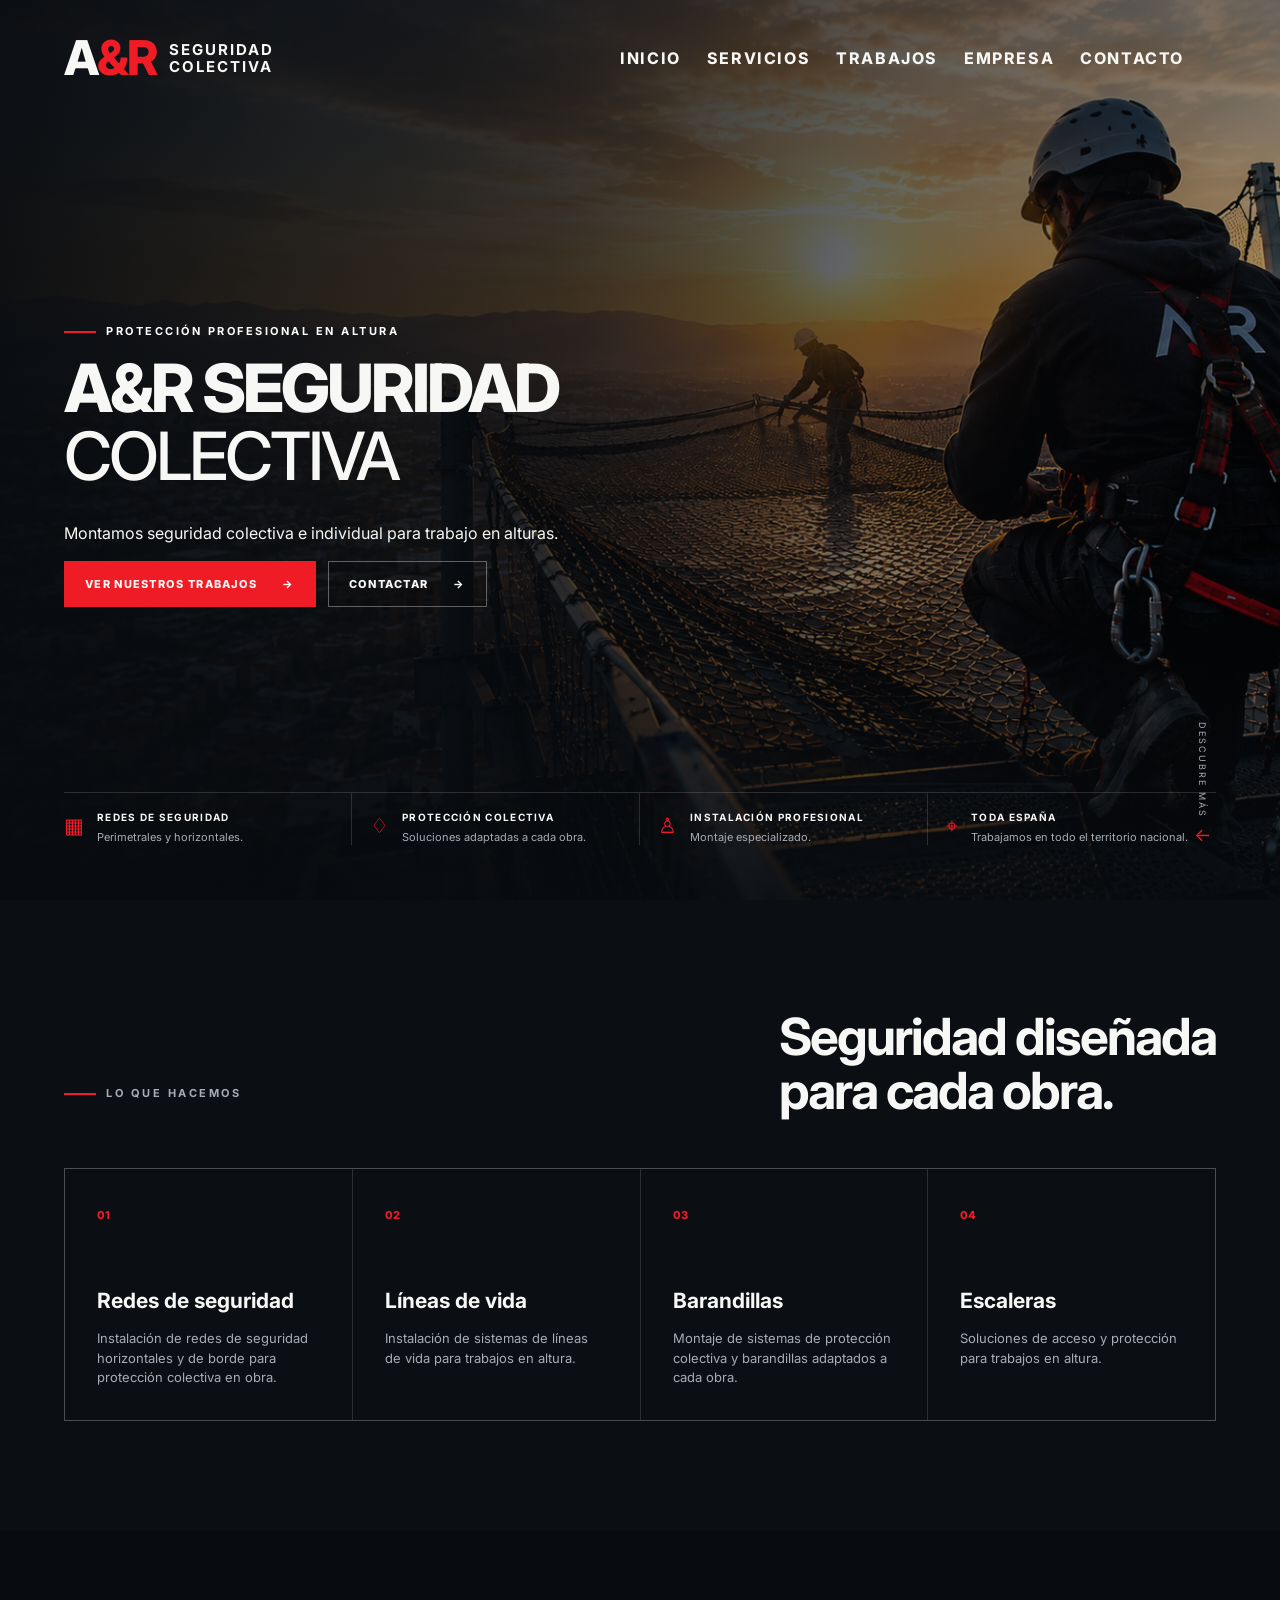
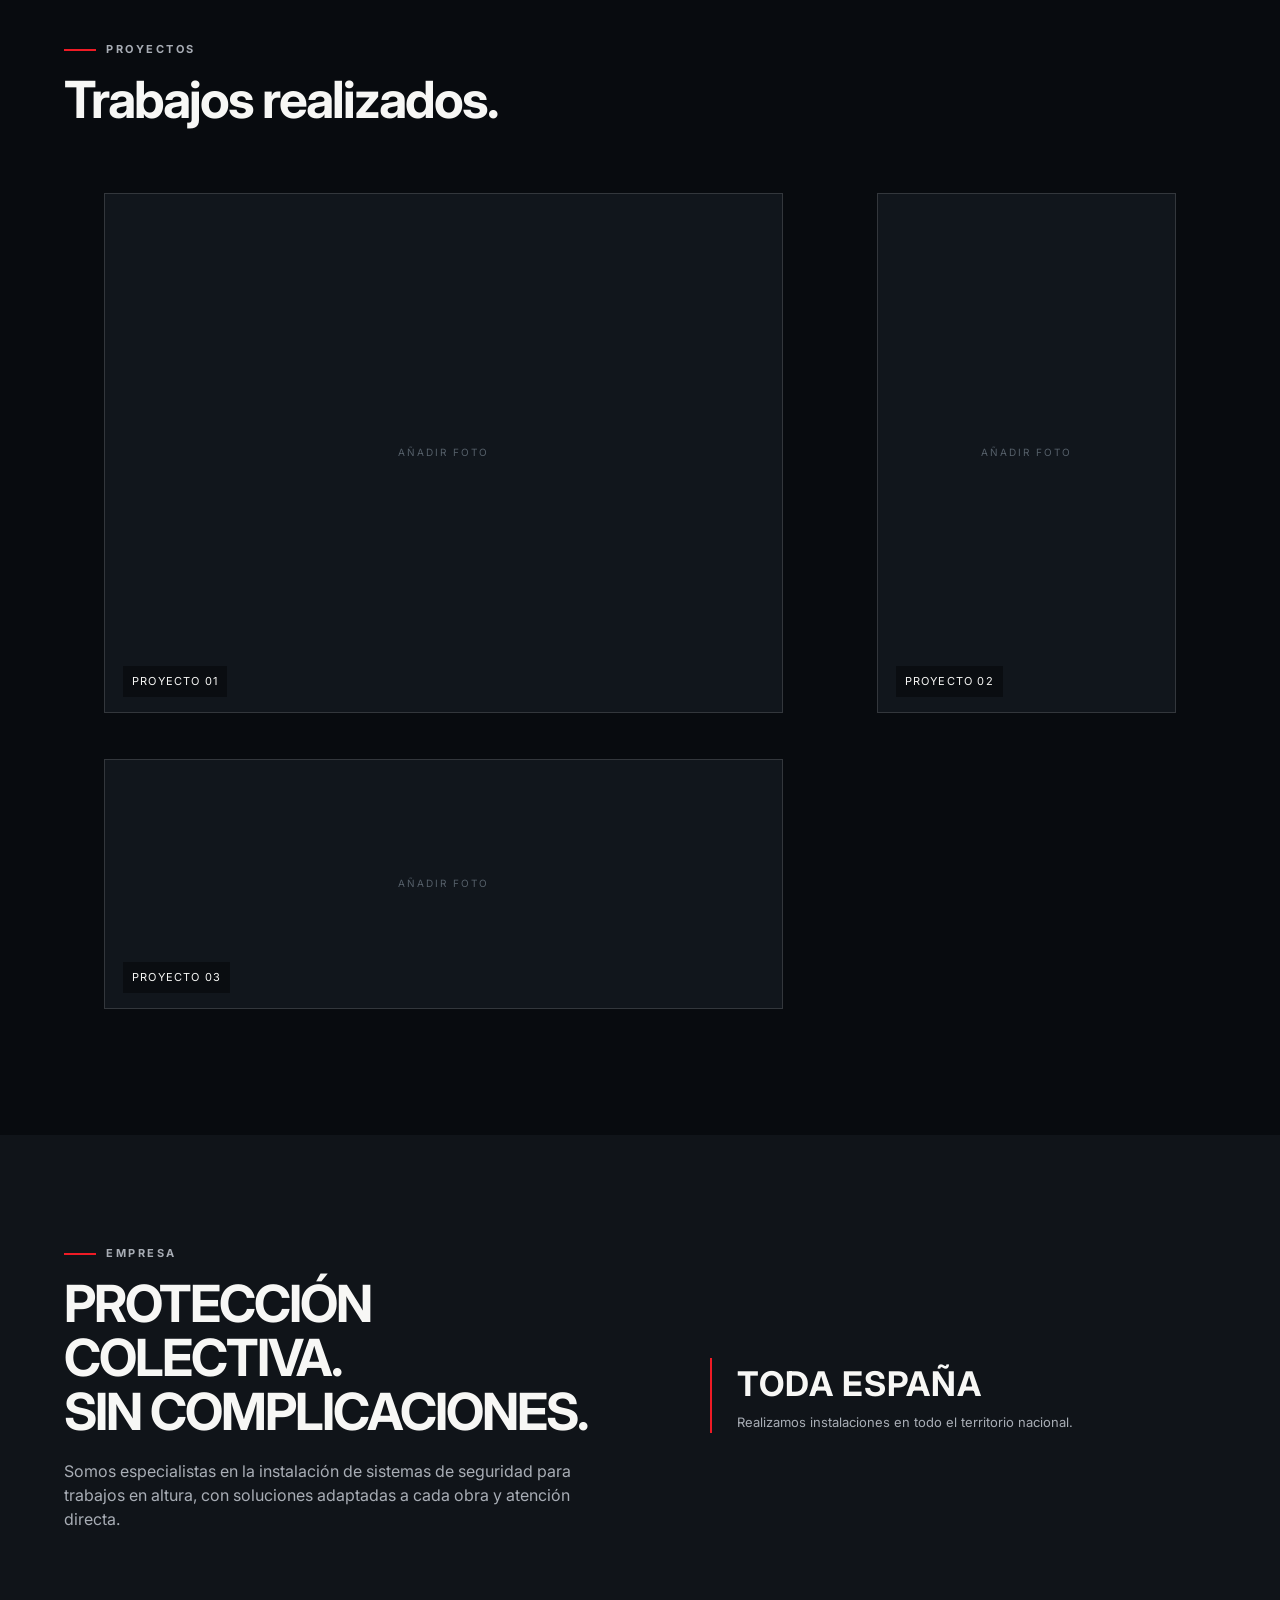
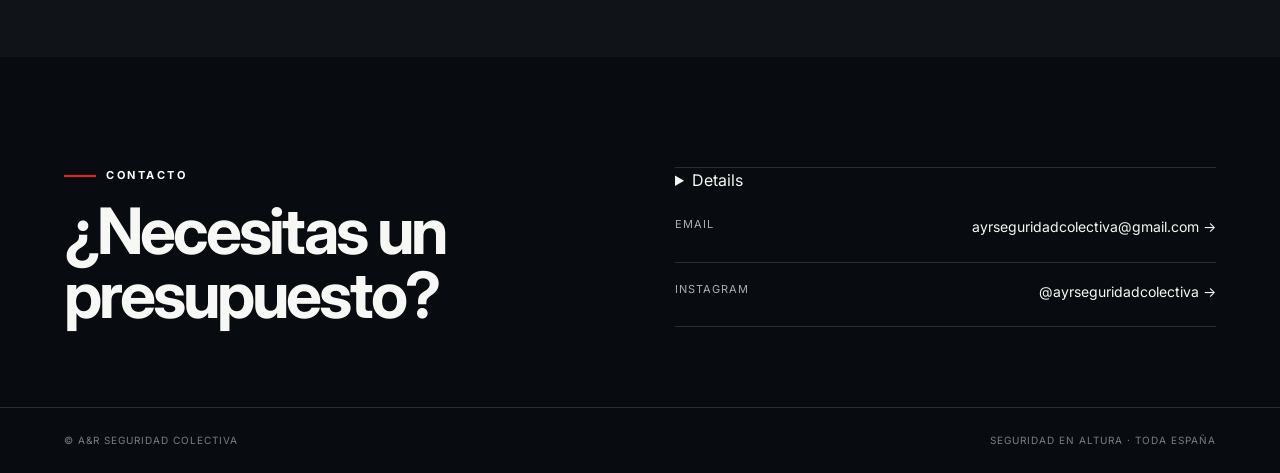
==== index.html @ e5df595b "Refactor contact section layout in index.html Updated contact section to use contact rows for better" ====
<!doctype html>
<html lang="es">
<head>
  <meta charset="utf-8">
  <meta name="viewport" content="width=device-width, initial-scale=1">
  <meta name="description" content="A&R Seguridad Colectiva — instalación de redes de seguridad, protección colectiva y sistemas de seguridad para trabajos en altura.">
  <title>A&R Seguridad Colectiva | Seguridad en altura</title>
  <link rel="stylesheet" href="styles.css">
</head>
<body>
  <header class="site-header">
    <a class="brand" href="#inicio" aria-label="A&R Seguridad Colectiva">
      <span class="brand-mark">A<span>&R</span></span>
      <span class="brand-name">SEGURIDAD<br>COLECTIVA</span>
    </a>
    <nav>
      <a href="#inicio">Inicio</a>
      <a href="#servicios">Servicios</a>
      <a href="#trabajos">Trabajos</a>
      <a href="#empresa">Empresa</a>
      <a href="#contacto">Contacto</a>
    </nav>
    <div class="header-contact">
    </div>
    <button class="menu" aria-label="Abrir menú">☰</button>
  </header>

  <main>
    <section id="inicio" class="hero">
      <div class="hero-bg"></div>
      <div class="hero-overlay"></div>
      <div class="hero-content">
        <p class="eyebrow">PROTECCIÓN PROFESIONAL EN ALTURA</p>
        <h1><strong>A&R SEGURIDAD</strong><br>COLECTIVA</h1>
        <p class="hero-subline">Montamos seguridad colectiva e individual para trabajo en alturas.</p>
        <div class="actions">
          <a class="btn btn-primary" href="#trabajos">Ver nuestros trabajos <span>→</span></a>
          <a class="btn btn-outline" href="#contacto">Contactar <span>→</span></a>
        </div>
      </div>
      <div class="hero-services">
        <article><span class="icon">▦</span><div><h3>REDES DE SEGURIDAD</h3><p>Perimetrales y horizontales.</p></div></article>
        <article><span class="icon">♢</span><div><h3>PROTECCIÓN COLECTIVA</h3><p>Soluciones adaptadas a cada obra.</p></div></article>
        <article><span class="icon">♙</span><div><h3>INSTALACIÓN PROFESIONAL</h3><p>Montaje especializado.</p></div></article>
        <article><span class="icon">⌖</span><div><h3>TODA ESPAÑA</h3><p>Trabajamos en todo el territorio nacional.</p></div></article>
      </div>
      <a class="scroll" href="#servicios">DESCUBRE MÁS <span>↓</span></a>
    </section>

    <section id="servicios" class="section services">
      <div class="section-head">
        <p class="eyebrow">LO QUE HACEMOS</p>
        <h2>Seguridad diseñada<br>para cada obra.</h2>
      </div>
      <div class="service-grid">
        <article><span>01</span><h3>Redes de seguridad</h3><p>Instalación de redes de seguridad horizontales y de borde para protección colectiva en obra.</p></article>
        <article><span>02</span><h3>Líneas de vida</h3><p>Instalación de sistemas de líneas de vida para trabajos en altura.</p></article>
        <article><span>03</span><h3>Barandillas</h3><p>Montaje de sistemas de protección colectiva y barandillas adaptados a cada obra.</p></article>
        <article><span>04</span><h3>Escaleras</h3><p>Soluciones de acceso y protección para trabajos en altura.</p></article>
      </div>
    </section>

    <section id="trabajos" class="section works">
      <div class="section-head"><div><p class="eyebrow">PROYECTOS</p><h2>Trabajos realizados.</h2></div></div>
      <div class="gallery">
        <figure class="project"><div class="placeholder">AÑADIR FOTO</div><img src="assets/fotos/proyectos/proyecto-01.jpg" alt="Trabajo de A&R Seguridad Colectiva" loading="lazy"><figcaption>Proyecto 01</figcaption></figure>
        <figure class="project"><div class="placeholder">AÑADIR FOTO</div><img src="assets/fotos/proyectos/proyecto-02.jpg" alt="Trabajo de A&R Seguridad Colectiva" loading="lazy"><figcaption>Proyecto 02</figcaption></figure>
        <figure class="project"><div class="placeholder">AÑADIR FOTO</div><img src="assets/fotos/proyectos/proyecto-03.jpg" alt="Trabajo de A&R Seguridad Colectiva" loading="lazy"><figcaption>Proyecto 03</figcaption></figure>
      </div>
    </section>

    <section id="empresa" class="section company">
      <div class="company-inner"><div><p class="eyebrow">EMPRESA</p><h2>PROTECCIÓN COLECTIVA.<br>SIN COMPLICACIONES.</h2><p>Somos especialistas en la instalación de sistemas de seguridad para trabajos en altura, con soluciones adaptadas a cada obra y atención directa.</p></div><div class="territory"><strong>TODA ESPAÑA</strong><span>Realizamos instalaciones en todo el territorio nacional.</span></div></div>
    </section>

    <section id="contacto" class="section contact">
      <div class="contact-grid"><div><p class="eyebrow">CONTACTO</p><h2>¿Necesitas un presupuesto?</h2></div><div class="contact-links">
<details class="person-contact">
 <div class="contact-row">
  <span>WhatsApp</span>
  <div>
  <a href="https://wa.me/34643861347" target="_blank" rel="noopener">643 861 347</a>
  <span class="separator">·</span>
  <a href="https://wa.me/34692188018" target="_blank" rel="noopener">692 188 018</a>
</div>
</div>

<div class="contact-row">
  <span>Llamar</span>
  <div>
  <a href="tel:+34643861347">643 861 347</a>
  <span class="separator">·</span>
  <a href="tel:+34692188018">692 188 018</a>
</div>
  </div>
</details>
        <a href="mailto:ayrseguridadcolectiva@gmail.com"><span>Email</span>ayrseguridadcolectiva@gmail.com →</a>
        <a href="https://www.instagram.com/ayrseguridadcolectiva/" target="_blank" rel="noopener"><span>Instagram</span>@ayrseguridadcolectiva →</a>
      </div></div>
    </section>
  </main>

  <footer><span>© A&R Seguridad Colectiva</span><span>Seguridad en altura · Toda España</span></footer>
  <script src="script.js"></script>
</body>
</html>
---- styles.css ----
@import url('https://fonts.googleapis.com/css2?family=Inter:wght@400;500;600;700;800&display=swap');
:root{--red:#ef1b25;--black:#080b0f;--panel:#0f1318;--white:#f7f7f5;--muted:#a8adb5;--line:rgba(255,255,255,.14)}
*{box-sizing:border-box}html{scroll-behavior:smooth}body{margin:0;background:var(--black);color:var(--white);font-family:Inter,Arial,sans-serif;line-height:1.5}a{color:inherit;text-decoration:none}.site-header{position:absolute;z-index:10;top:0;left:0;right:0;display:flex;align-items:center;gap:32px;padding:22px 5vw}.brand{display:flex;align-items:center;gap:12px;min-width:max-content}.brand-mark{font-size:48px;font-weight:800;letter-spacing:-2px}.brand-mark span{color:var(--red)}.brand-name{font-size:15px;line-height:1.15;letter-spacing:2px;font-weight:700}.site-header nav{display:flex;gap:26px;margin-left:auto}.site-header nav a{font-size:16px;text-transform:uppercase;letter-spacing:1.6px;font-weight:750}.site-header nav a:hover{color:var(--red)}.header-contact{display:flex;gap:18px;font-size:11px;color:#ddd;white-space:nowrap}.header-contact a:last-child{color:var(--muted)}.menu{display:none;background:none;border:1px solid var(--line);color:#fff;font-size:22px;padding:7px 10px}
.hero{position:relative;min-height:100vh;display:flex;align-items:center;padding:120px 5vw 90px;overflow:hidden}.hero-bg{position:absolute;inset:0;background:url('assets/hero.png') center/cover no-repeat;transform:scale(1.01)}.hero-overlay{position:absolute;inset:0;background:linear-gradient(90deg,rgba(8,11,15,.96) 0%,rgba(8,11,15,.76) 43%,rgba(8,11,15,.22) 100%),linear-gradient(0deg,rgba(8,11,15,.78),transparent 35%,rgba(8,11,15,.35))}.hero-content{position:relative;z-index:2;max-width:720px}.hero-brand{display:flex;align-items:center;gap:15px;margin-bottom:28px}.big{font-size:48px}.big-name{font-size:13px;letter-spacing:3px}.eyebrow{font-size:11px;letter-spacing:2.5px;color:#fff;font-weight:700;margin:0 0 16px}.eyebrow:before{content:'';display:inline-block;width:32px;height:2px;background:var(--red);vertical-align:middle;margin-right:10px}.hero h1{font-size:clamp(38px,5.2vw,72px);line-height:1.02;letter-spacing:-3px;margin:0 0 30px;font-weight:500}.hero h1 strong{font-weight:800}.actions{display:flex;gap:12px;flex-wrap:wrap}.btn{display:inline-flex;align-items:center;gap:25px;padding:14px 20px;font-size:11px;text-transform:uppercase;letter-spacing:1.3px;font-weight:800;border:1px solid transparent}.btn-primary{background:var(--red)}.btn-outline{border-color:rgba(255,255,255,.35);background:rgba(0,0,0,.12)}.hero-services{position:absolute;z-index:2;left:5vw;right:5vw;bottom:55px;display:grid;grid-template-columns:repeat(4,1fr);border-top:1px solid var(--line)}.hero-services article{display:flex;gap:13px;padding:17px 18px 0 0;border-right:1px solid var(--line)}.hero-services article:not(:first-child){padding-left:18px}.hero-services article:last-child{border-right:0}.icon{font-size:21px;color:var(--red)}.hero-services h3{font-size:10px;letter-spacing:1.3px;margin:0 0 4px}.hero-services p{font-size:11px;color:var(--muted);margin:0}.scroll{position:absolute;z-index:3;right:5vw;bottom:55px;font-size:9px;letter-spacing:2px;color:var(--muted);writing-mode:vertical-rl;display:flex;gap:10px;align-items:center}.scroll span{color:var(--red);font-size:18px}
.section{padding:110px 5vw}.services{background:#0b0e12}.section-head{display:flex;justify-content:space-between;align-items:end;gap:30px;margin-bottom:50px}.section-head h2{font-size:clamp(34px,4vw,58px);line-height:1.05;letter-spacing:-2px;margin:0}.section-head .eyebrow{color:var(--muted);min-width:190px}.service-grid{display:grid;grid-template-columns:repeat(4,1fr);gap:1px;background:var(--line);border:1px solid var(--line)}.service-grid article{background:#0b0e12;padding:32px;min-height:250px}.service-grid span{font-size:11px;color:var(--red);font-weight:800}.service-grid h3{font-size:21px;margin:60px 0 13px}.service-grid p{font-size:13px;color:var(--muted);margin:0;max-width:280px}.works{background:var(--black)}.gallery{display:grid;grid-template-columns:2fr 1fr;gap:14px}.project{position:relative;min-height:250px;background:#11161c;overflow:hidden;border:1px solid var(--line)}.project:first-child{min-height:520px}.project img{width:100%;height:100%;object-fit:cover;display:block;position:absolute;inset:0}.placeholder{position:absolute;inset:0;display:grid;place-items:center;color:#555f69;font-size:10px;letter-spacing:2px}.project figcaption{position:absolute;z-index:2;left:18px;bottom:15px;font-size:11px;letter-spacing:1.2px;text-transform:uppercase;background:rgba(8,11,15,.78);padding:7px 9px}.company{background:#101419}.company-inner{display:grid;grid-template-columns:1.1fr 1fr;gap:90px;align-items:center}.company h2{font-size:clamp(35px,4vw,58px);line-height:1.05;letter-spacing:-2px;margin:0 0 20px}.company p{color:var(--muted);max-width:620px}.territory{border-left:2px solid var(--red);padding-left:25px}.territory strong{display:block;font-size:34px;letter-spacing:1px}.territory span{font-size:13px;color:var(--muted)}.contact{padding-bottom:80px}.contact-grid{display:grid;grid-template-columns:1fr 1fr;gap:70px}.contact h2{font-size:clamp(38px,5vw,68px);letter-spacing:-3px;line-height:1;margin:0}.contact-links{display:grid;gap:0;border-top:1px solid var(--line)}.contact-links a{padding:18px 0;border-bottom:1px solid var(--line);font-size:14px;display:flex;justify-content:space-between}.contact-links span{color:var(--muted);font-size:11px;text-transform:uppercase;letter-spacing:1px}.contact-links a:hover{color:var(--red)}footer{border-top:1px solid var(--line);padding:25px 5vw;display:flex;justify-content:space-between;color:#777f88;font-size:10px;letter-spacing:1px;text-transform:uppercase}
@media(max-width:1000px){.site-header{gap:20px}.header-contact{display:none}.site-header nav{gap:16px}.hero-services{grid-template-columns:repeat(2,1fr)}.hero-services article:nth-child(2){border-right:0}.hero-services article:nth-child(n+3){border-top:1px solid var(--line);padding-top:12px}.scroll{display:none}.service-grid{grid-template-columns:repeat(2,1fr)}.company-inner,.contact-grid{grid-template-columns:1fr;gap:45px}}
@media(max-width:700px){.site-header{padding:18px 6vw}.site-header nav{display:none;position:absolute;top:72px;left:6vw;right:6vw;background:#0b0e12;border:1px solid var(--line);padding:10px;flex-direction:column;gap:0}.site-header nav.open{display:flex}.site-header nav a{padding:14px;border-bottom:1px solid var(--line)}.site-header nav a:last-child{border:0}.menu{display:block;margin-left:auto}.hero{padding:105px 6vw 170px;min-height:900px}.hero h1{letter-spacing:-2px}.hero-services{left:6vw;right:6vw;bottom:28px}.hero-services article{padding-right:10px}.hero-services article:not(:first-child){padding-left:10px}.hero-services h3{font-size:9px}.hero-services p{font-size:10px}.section{padding:80px 6vw}.section-head{display:block}.section-head .eyebrow{margin-bottom:20px}.service-grid{grid-template-columns:1fr}.gallery{grid-template-columns:1fr}.project:first-child{min-height:330px}.project{min-height:230px}.contact-grid{gap:40px}footer{padding:20px 6vw;display:block}footer span{display:block;margin-top:8px}}
@media(max-width:460px){.hero-brand .big{font-size:38px}.big-name{font-size:10px}.hero-services{grid-template-columns:1fr 1fr}.hero-services article:nth-child(2){border-right:0}.hero-services article:nth-child(3),.hero-services article:nth-child(4){display:none}.hero{min-height:780px;padding-bottom:140px}.service-grid article{min-height:210px}.service-grid h3{margin-top:45px}}
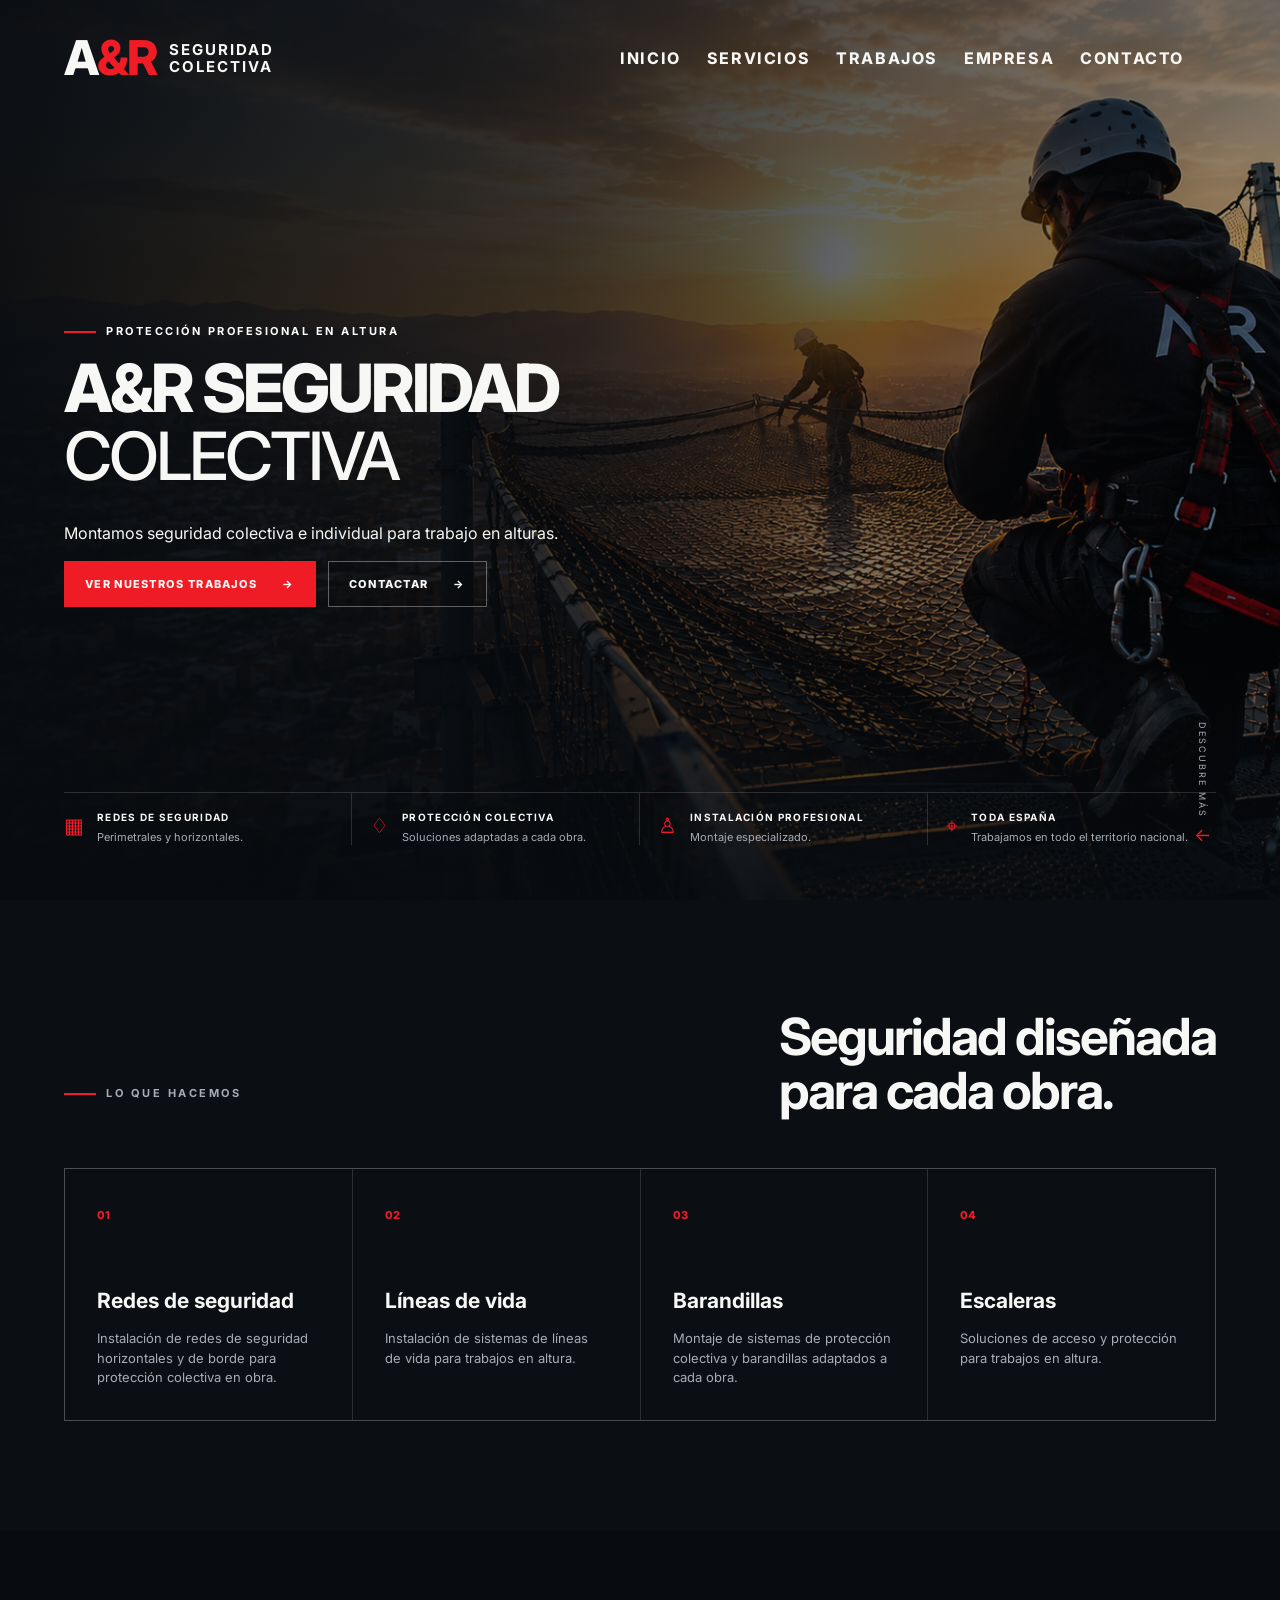
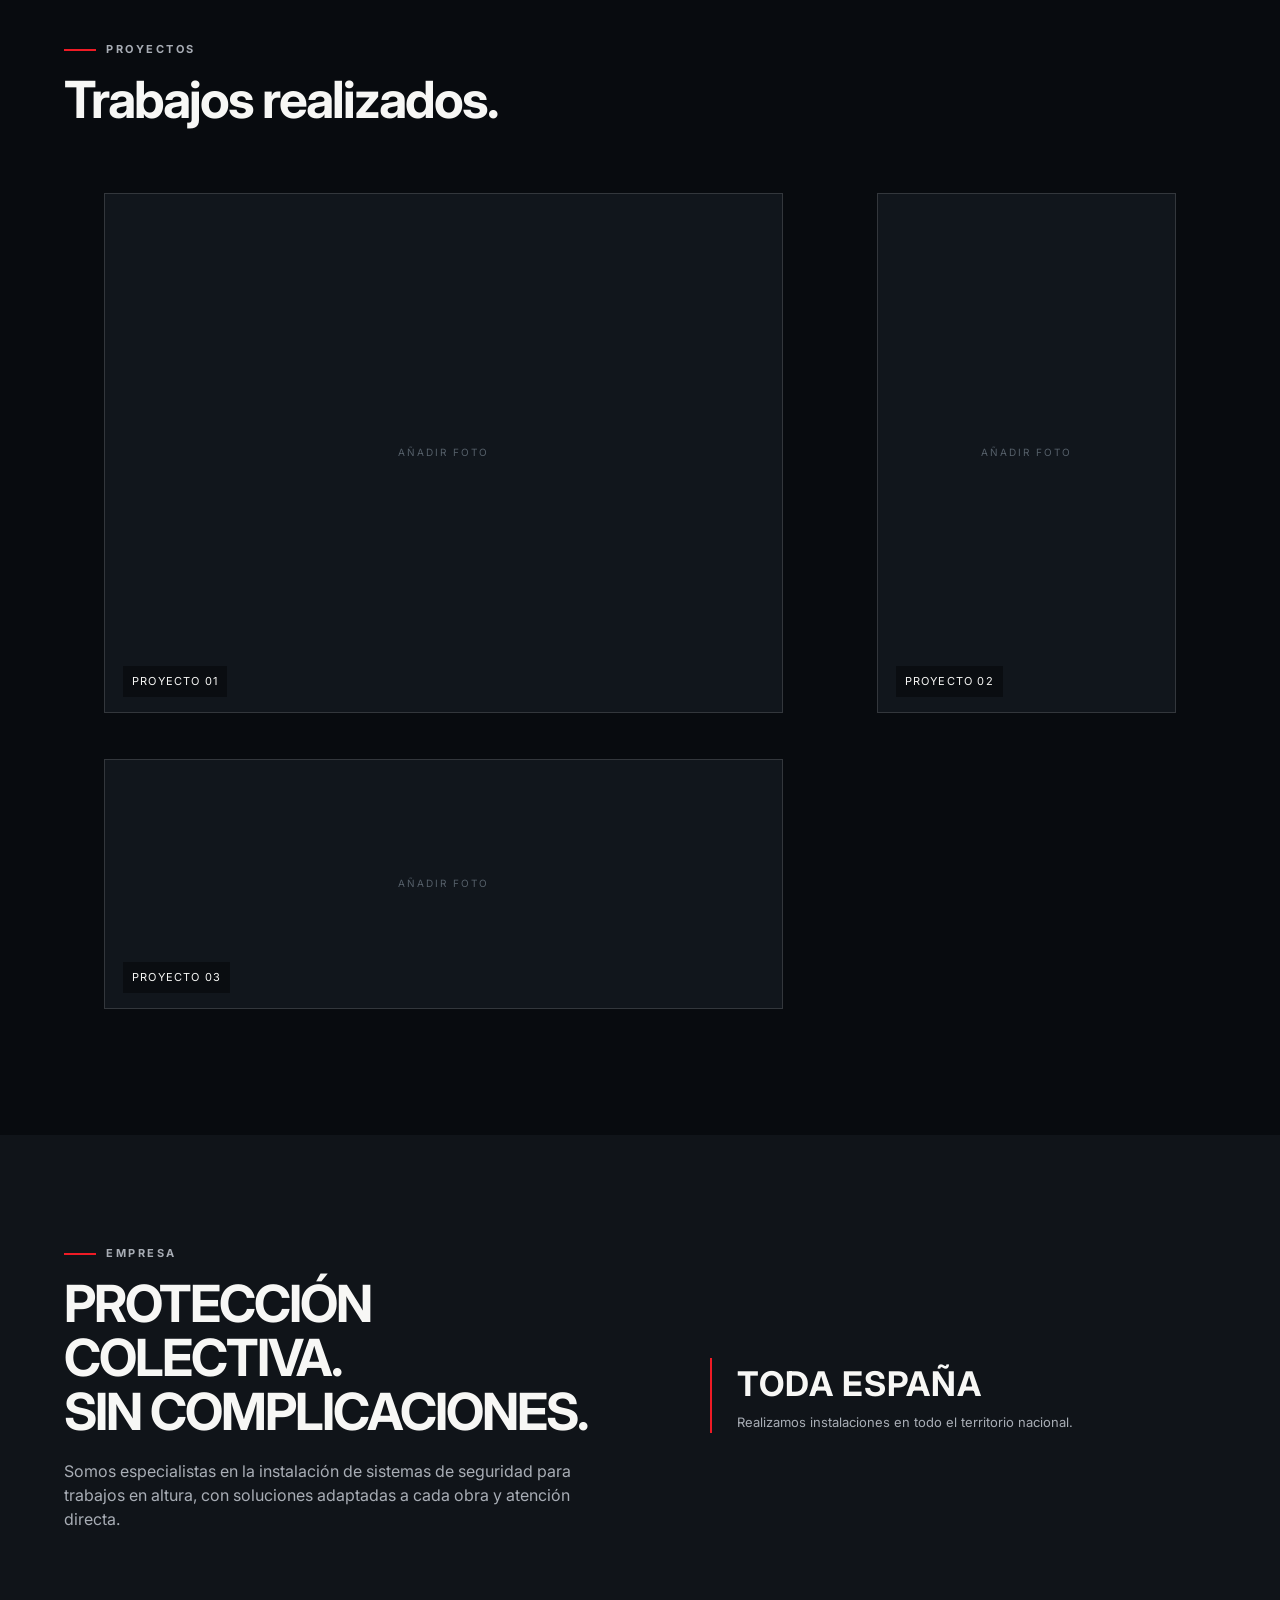
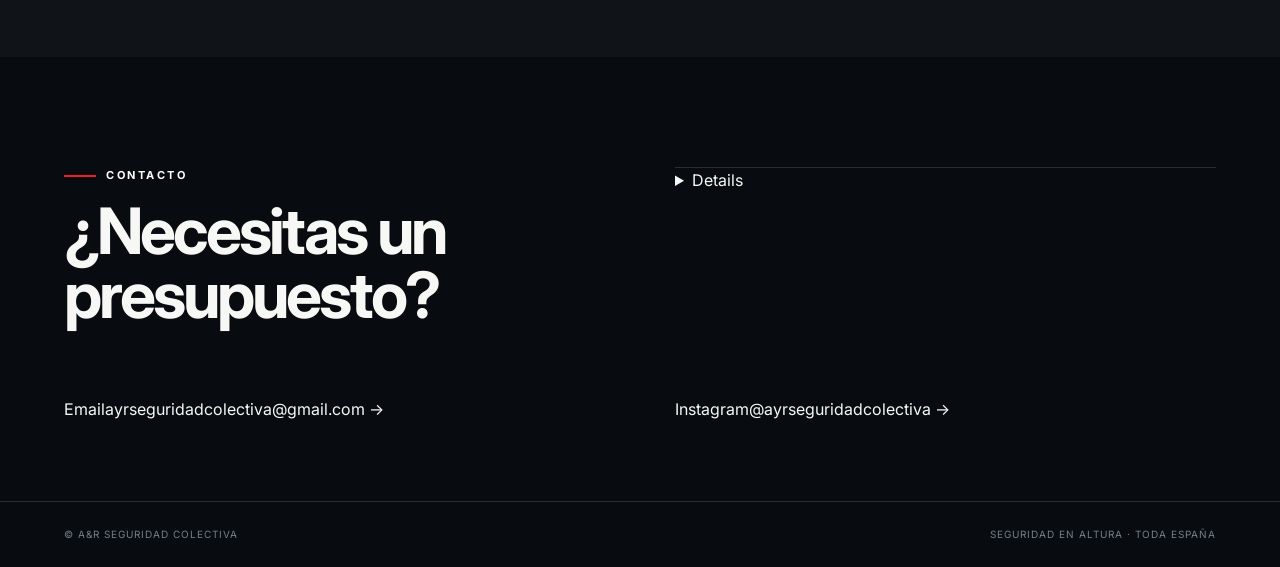
==== commit c05cb801: "Refactor contact information layout in index.html" ====
--- a/index.html
+++ b/index.html
@@ -78,20 +78,29 @@
 <details class="person-contact">
  <div class="contact-row">
   <span>WhatsApp</span>
-  <div>
-  <a href="https://wa.me/34643861347" target="_blank" rel="noopener">643 861 347</a>
-  <span class="separator">·</span>
-  <a href="https://wa.me/34692188018" target="_blank" rel="noopener">692 188 018</a>
-</div>
+  <div class="contact-numbers">
+    <a href="https://wa.me/34643861347" target="_blank" rel="noopener">643 861 347</a>
+    <span class="separator">·</span>
+    <a href="https://wa.me/34692188018" target="_blank" rel="noopener">692 188 018</a>
+  </div>
 </div>
 
 <div class="contact-row">
-  <span>Llamar</span>
-  <div>
-  <a href="tel:+34643861347">643 861 347</a>
-  <span class="separator">·</span>
-  <a href="tel:+34692188018">692 188 018</a>
+  <span>Teléfono</span>
+  <div class="contact-numbers">
+    <a href="tel:+34643861347">643 861 347</a>
+    <span class="separator">·</span>
+    <a href="tel:+34692188018">692 188 018</a>
+  </div>
 </div>
+
+<a href="mailto:ayrseguridadcolectiva@gmail.com">
+  <span>Email</span>ayrseguridadcolectiva@gmail.com →
+</a>
+
+<a href="https://www.instagram.com/ayrseguridadcolectiva/" target="_blank" rel="noopener">
+  <span>Instagram</span>@ayrseguridadcolectiva →
+</a>
   </div>
 </details>
         <a href="mailto:ayrseguridadcolectiva@gmail.com"><span>Email</span>ayrseguridadcolectiva@gmail.com →</a>
--- a/styles.css
+++ b/styles.css
@@ -6,3 +6,36 @@
 @media(max-width:1000px){.site-header{gap:20px}.header-contact{display:none}.site-header nav{gap:16px}.hero-services{grid-template-columns:repeat(2,1fr)}.hero-services article:nth-child(2){border-right:0}.hero-services article:nth-child(n+3){border-top:1px solid var(--line);padding-top:12px}.scroll{display:none}.service-grid{grid-template-columns:repeat(2,1fr)}.company-inner,.contact-grid{grid-template-columns:1fr;gap:45px}}
 @media(max-width:700px){.site-header{padding:18px 6vw}.site-header nav{display:none;position:absolute;top:72px;left:6vw;right:6vw;background:#0b0e12;border:1px solid var(--line);padding:10px;flex-direction:column;gap:0}.site-header nav.open{display:flex}.site-header nav a{padding:14px;border-bottom:1px solid var(--line)}.site-header nav a:last-child{border:0}.menu{display:block;margin-left:auto}.hero{padding:105px 6vw 170px;min-height:900px}.hero h1{letter-spacing:-2px}.hero-services{left:6vw;right:6vw;bottom:28px}.hero-services article{padding-right:10px}.hero-services article:not(:first-child){padding-left:10px}.hero-services h3{font-size:9px}.hero-services p{font-size:10px}.section{padding:80px 6vw}.section-head{display:block}.section-head .eyebrow{margin-bottom:20px}.service-grid{grid-template-columns:1fr}.gallery{grid-template-columns:1fr}.project:first-child{min-height:330px}.project{min-height:230px}.contact-grid{gap:40px}footer{padding:20px 6vw;display:block}footer span{display:block;margin-top:8px}}
 @media(max-width:460px){.hero-brand .big{font-size:38px}.big-name{font-size:10px}.hero-services{grid-template-columns:1fr 1fr}.hero-services article:nth-child(2){border-right:0}.hero-services article:nth-child(3),.hero-services article:nth-child(4){display:none}.hero{min-height:780px;padding-bottom:140px}.service-grid article{min-height:210px}.service-grid h3{margin-top:45px}}
+.contact-row{
+  padding:18px 0;
+  border-bottom:1px solid var(--line);
+  display:flex;
+  align-items:center;
+  justify-content:space-between;
+  gap:30px;
+}
+
+.contact-row > span{
+  color:var(--muted);
+  font-size:11px;
+  text-transform:uppercase;
+  letter-spacing:1px;
+  min-width:70px;
+}
+
+.contact-row > div{
+  display:flex;
+  gap:30px;
+}
+
+.contact-row a{
+  font-size:14px;
+}
+
+.contact-row a:hover{
+  color:var(--red);
+}
+.separator{
+  color:var(--muted);
+  font-size:14px;
+}
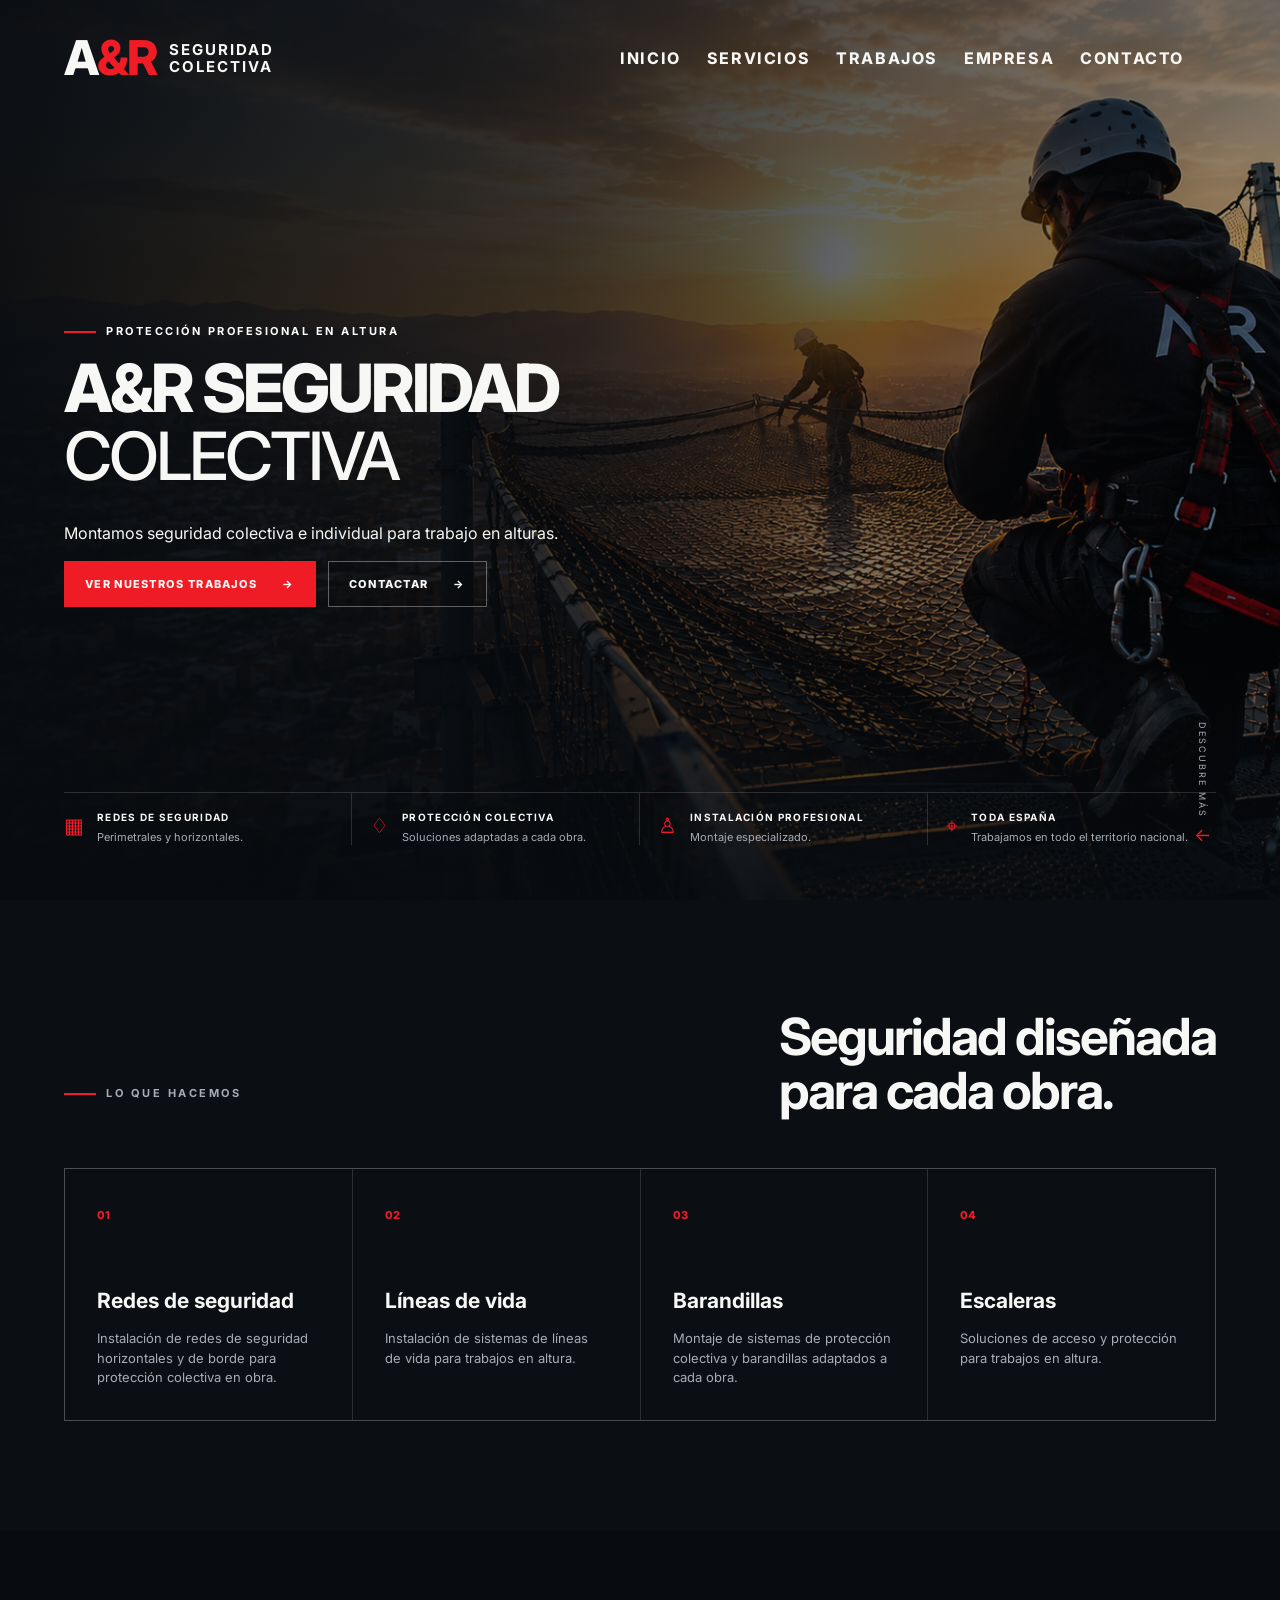
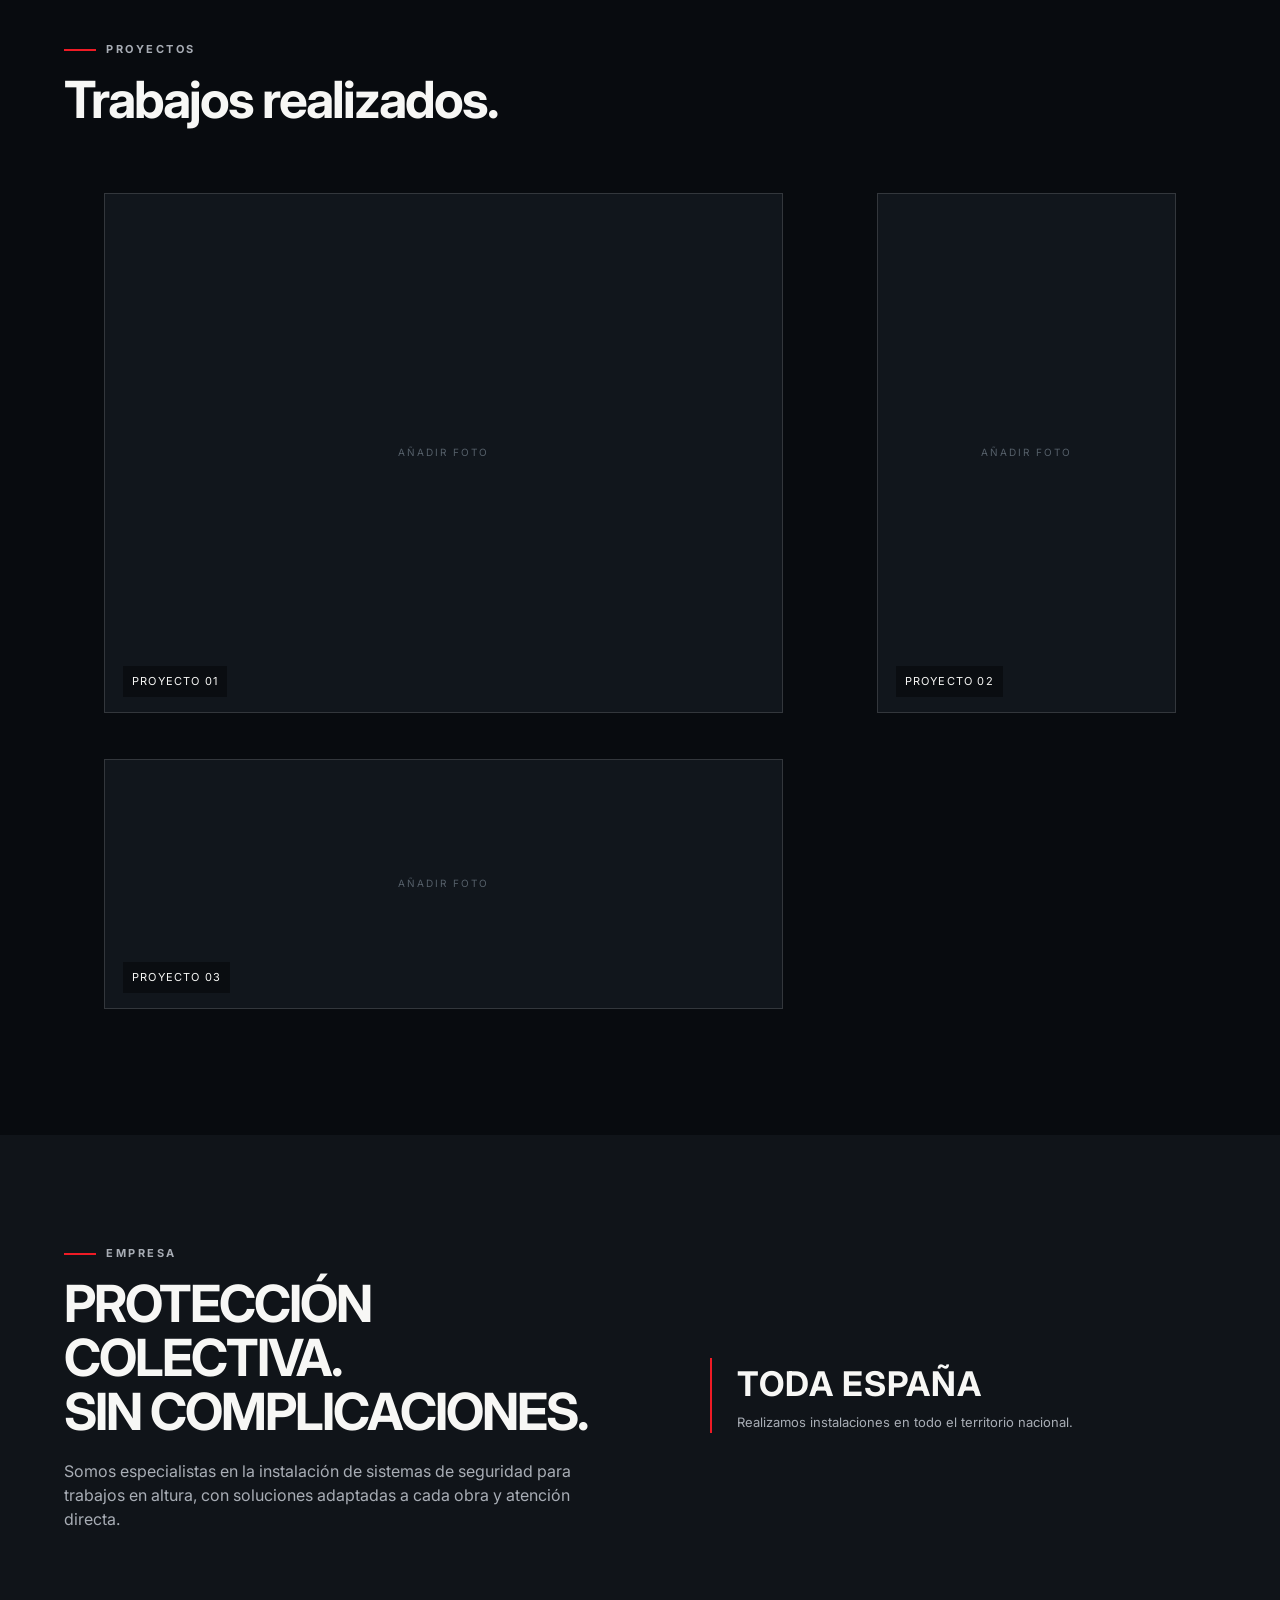
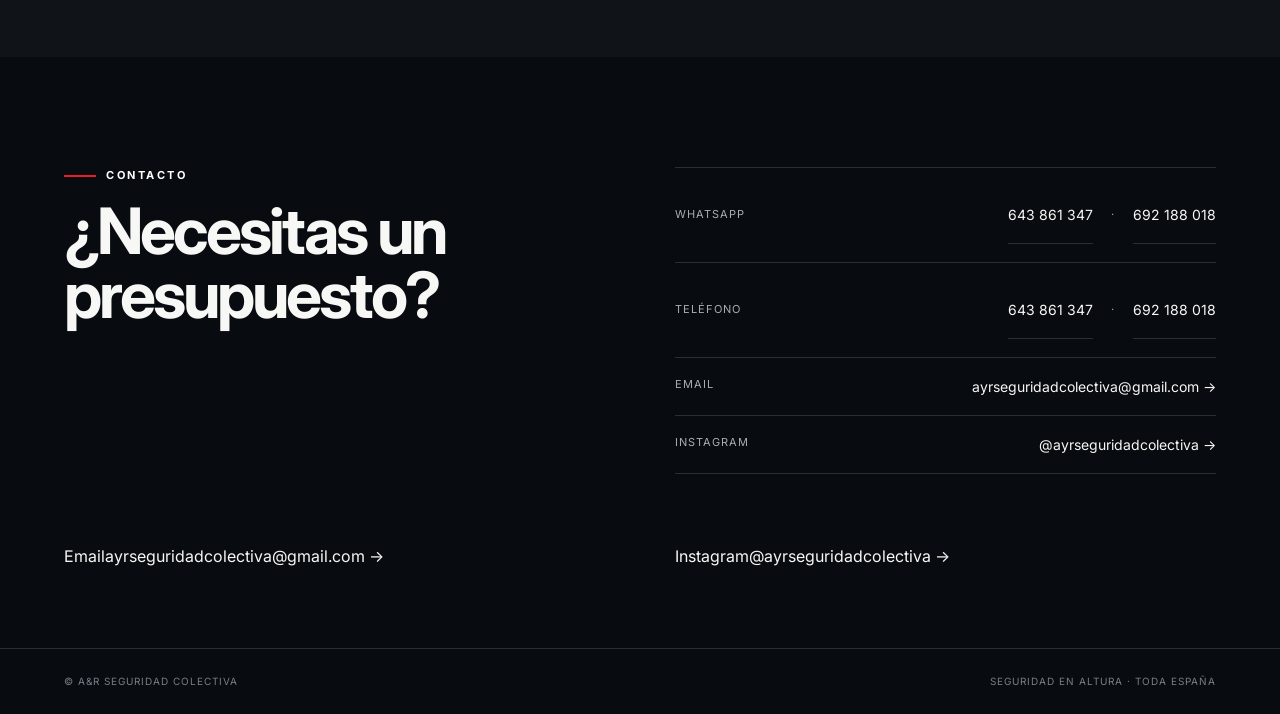
==== commit 3915bb79: "Update index.html" ====
--- a/index.html
+++ b/index.html
@@ -75,7 +75,7 @@
 
     <section id="contacto" class="section contact">
       <div class="contact-grid"><div><p class="eyebrow">CONTACTO</p><h2>¿Necesitas un presupuesto?</h2></div><div class="contact-links">
-<details class="person-contact">
+
  <div class="contact-row">
   <span>WhatsApp</span>
   <div class="contact-numbers">
--- a/styles.css
+++ b/styles.css
@@ -20,21 +20,23 @@
   font-size:11px;
   text-transform:uppercase;
   letter-spacing:1px;
-  min-width:70px;
+  min-width:90px;
 }
 
-.contact-row > div{
+.contact-numbers{
   display:flex;
-  gap:30px;
+  align-items:center;
+  gap:18px;
 }
 
-.contact-row a{
+.contact-numbers a{
   font-size:14px;
 }
 
-.contact-row a:hover{
+.contact-numbers a:hover{
   color:var(--red);
 }
+
 .separator{
   color:var(--muted);
   font-size:14px;
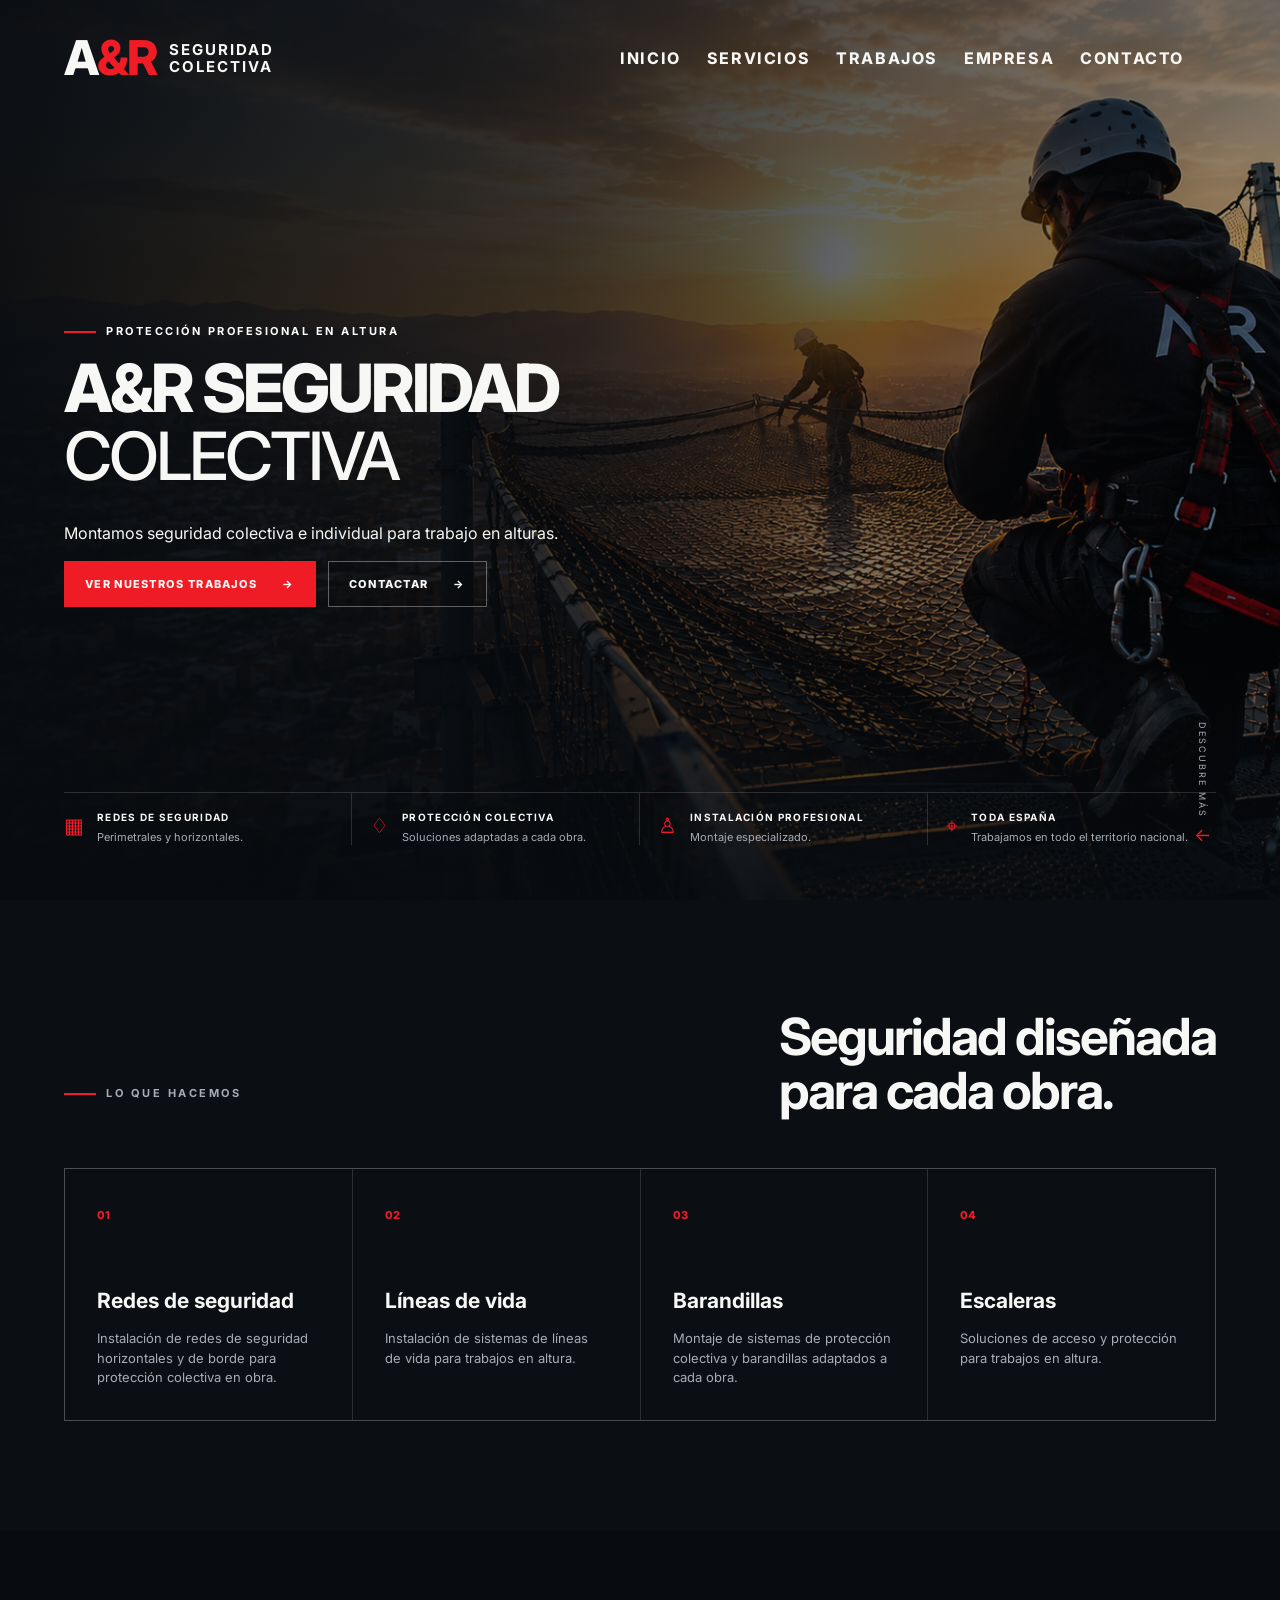
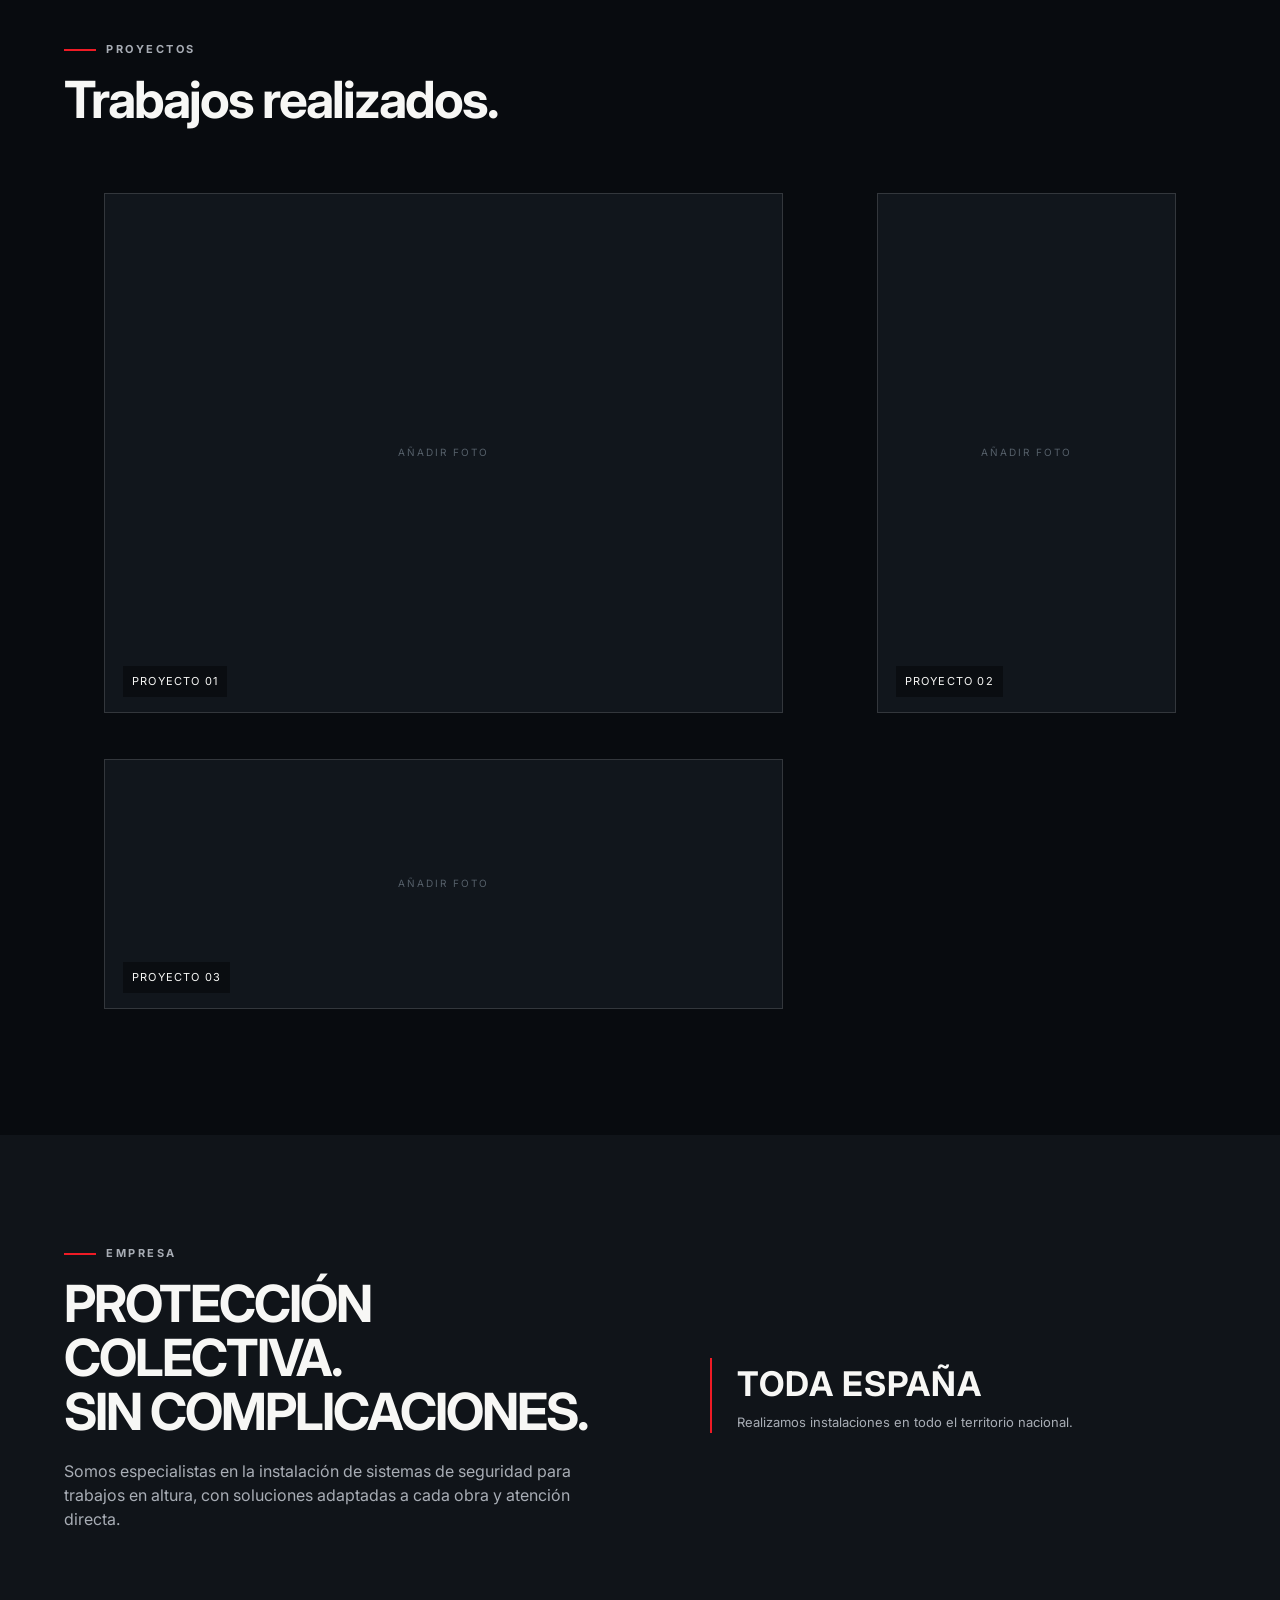
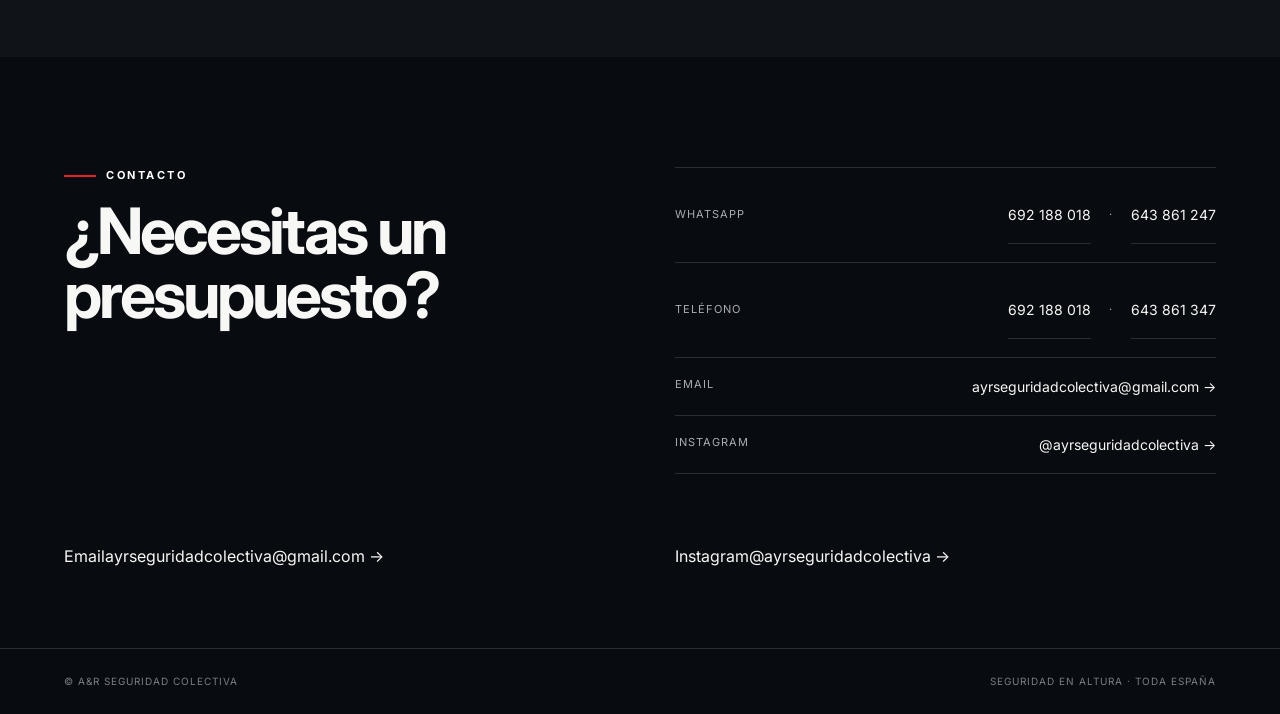
==== commit 0e303dbb: "Update contact numbers in index.html" ====
--- a/index.html
+++ b/index.html
@@ -79,18 +79,18 @@
  <div class="contact-row">
   <span>WhatsApp</span>
   <div class="contact-numbers">
-    <a href="https://wa.me/34643861347" target="_blank" rel="noopener">643 861 347</a>
+    <a href="https://wa.me/34643861347" target="_blank" rel="noopener">692 188 018</a>
     <span class="separator">·</span>
-    <a href="https://wa.me/34692188018" target="_blank" rel="noopener">692 188 018</a>
+    <a href="https://wa.me/34692188018" target="_blank" rel="noopener">643 861 247</a>
   </div>
 </div>
 
 <div class="contact-row">
   <span>Teléfono</span>
   <div class="contact-numbers">
-    <a href="tel:+34643861347">643 861 347</a>
+    <a href="tel:+34643861347">692 188 018</a>
     <span class="separator">·</span>
-    <a href="tel:+34692188018">692 188 018</a>
+    <a href="tel:+34692188018">643 861 347</a>
   </div>
 </div>
 
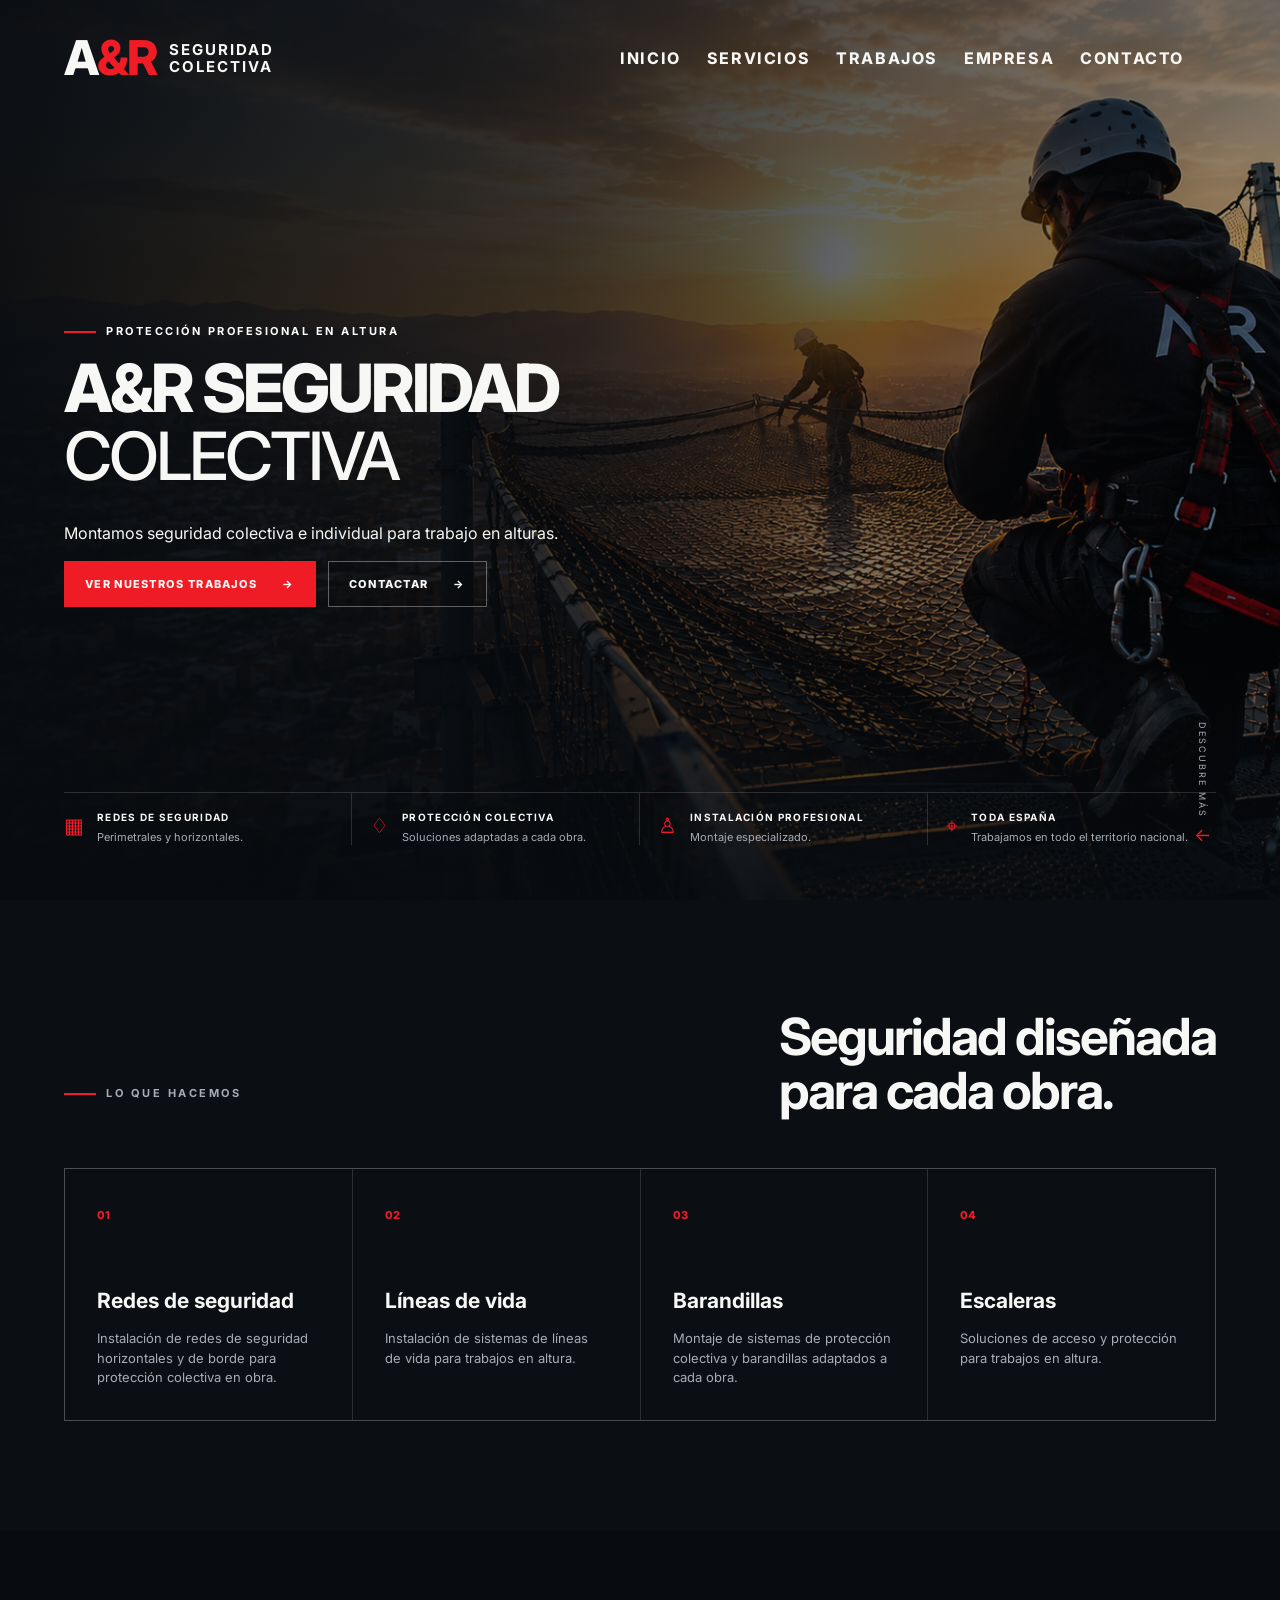
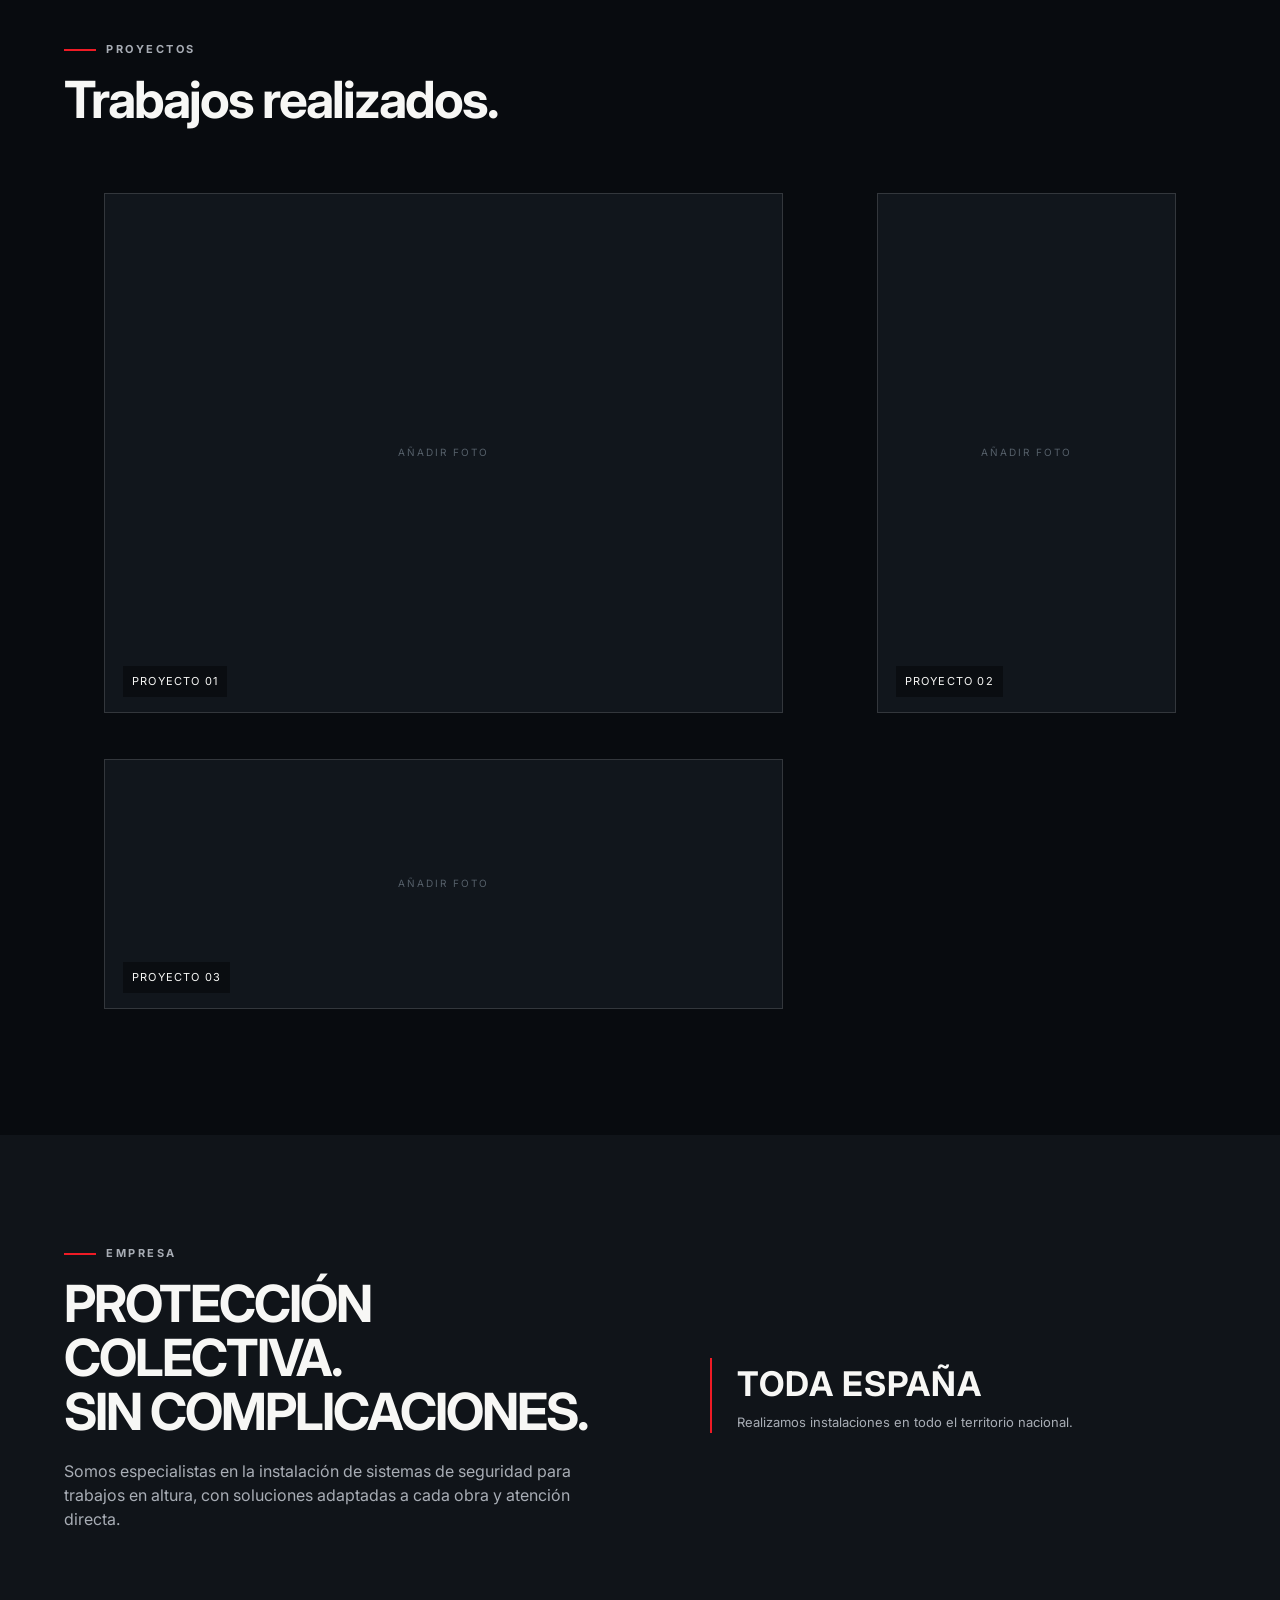
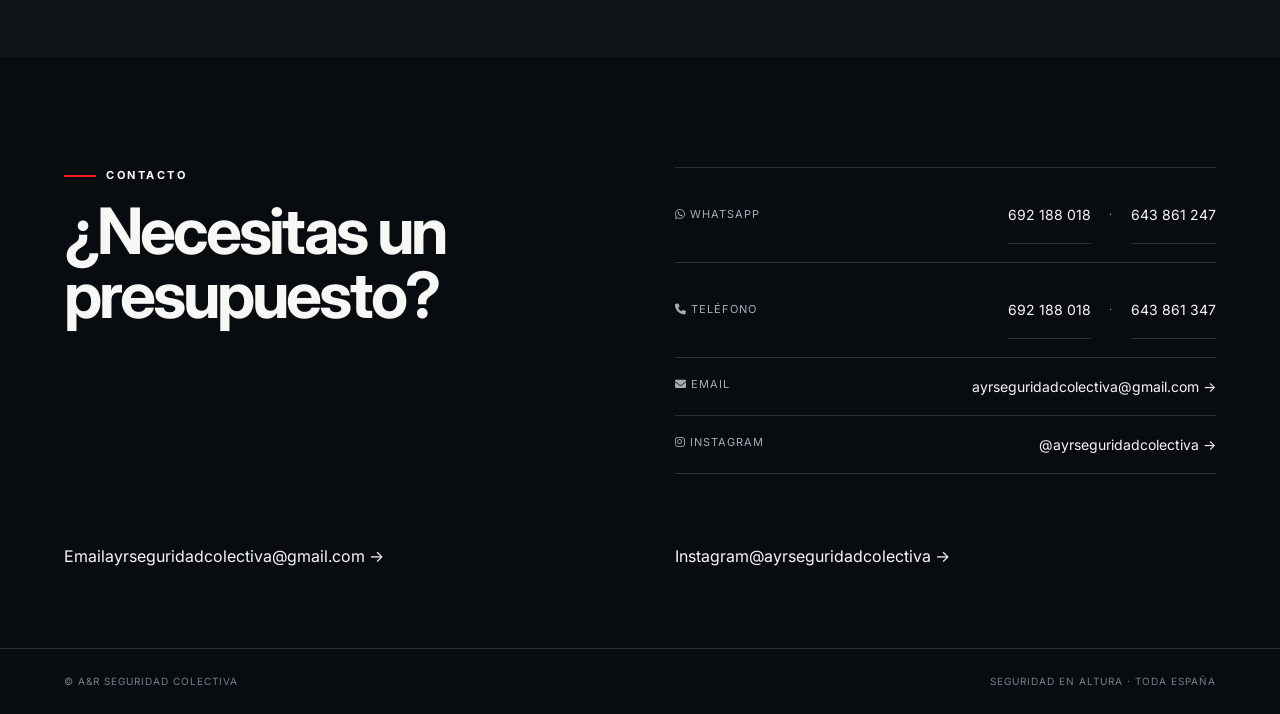
==== commit eb85a1df: "Update index.html" ====
--- a/index.html
+++ b/index.html
@@ -6,6 +6,7 @@
   <meta name="description" content="A&R Seguridad Colectiva — instalación de redes de seguridad, protección colectiva y sistemas de seguridad para trabajos en altura.">
   <title>A&R Seguridad Colectiva | Seguridad en altura</title>
   <link rel="stylesheet" href="styles.css">
+  <link rel="stylesheet" href="https://cdnjs.cloudflare.com/ajax/libs/font-awesome/6.5.2/css/all.min.css">
 </head>
 <body>
   <header class="site-header">
@@ -77,29 +78,29 @@
       <div class="contact-grid"><div><p class="eyebrow">CONTACTO</p><h2>¿Necesitas un presupuesto?</h2></div><div class="contact-links">
 
  <div class="contact-row">
-  <span>WhatsApp</span>
+  <span><i class="fa-brands fa-whatsapp"></i> WhatsApp</span>
   <div class="contact-numbers">
-    <a href="https://wa.me/34643861347" target="_blank" rel="noopener">692 188 018</a>
+    <a href="https://wa.me/34692188018" target="_blank" rel="noopener">692 188 018</a>
     <span class="separator">·</span>
-    <a href="https://wa.me/34692188018" target="_blank" rel="noopener">643 861 247</a>
+    <a href="https://wa.me/34643861347" target="_blank" rel="noopener">643 861 247</a>
   </div>
 </div>
 
 <div class="contact-row">
-  <span>Teléfono</span>
+  <span><i class="fa-solid fa-phone"></i> Teléfono</span>
   <div class="contact-numbers">
-    <a href="tel:+34643861347">692 188 018</a>
+    <a href="tel:+34692188018">692 188 018</a>
     <span class="separator">·</span>
-    <a href="tel:+34692188018">643 861 347</a>
+    <a href="tel:+34643861347">643 861 347</a>
   </div>
 </div>
 
 <a href="mailto:ayrseguridadcolectiva@gmail.com">
-  <span>Email</span>ayrseguridadcolectiva@gmail.com →
+  <span><i class="fa-solid fa-envelope"></i> Email</span>ayrseguridadcolectiva@gmail.com →
 </a>
 
 <a href="https://www.instagram.com/ayrseguridadcolectiva/" target="_blank" rel="noopener">
-  <span>Instagram</span>@ayrseguridadcolectiva →
+  <span><i class="fa-brands fa-instagram"></i> Instagram</span>@ayrseguridadcolectiva →
 </a>
   </div>
 </details>
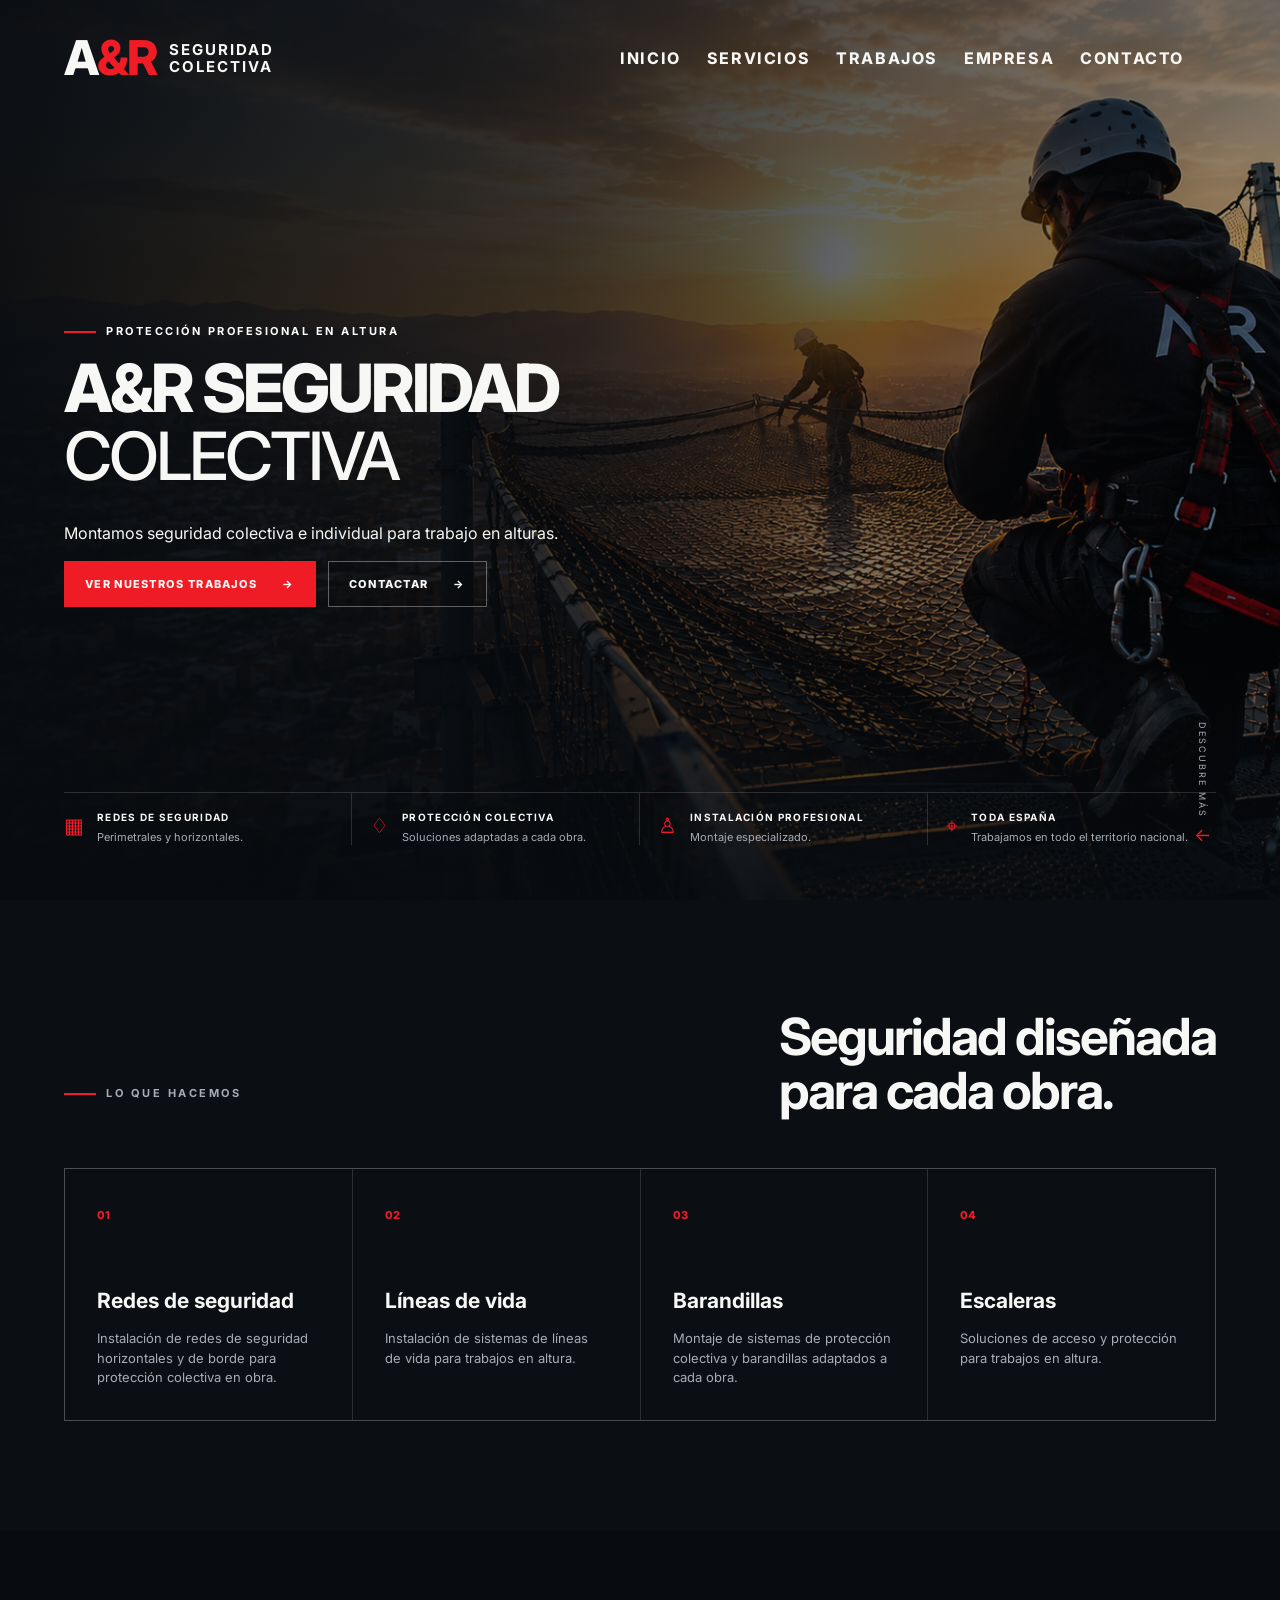
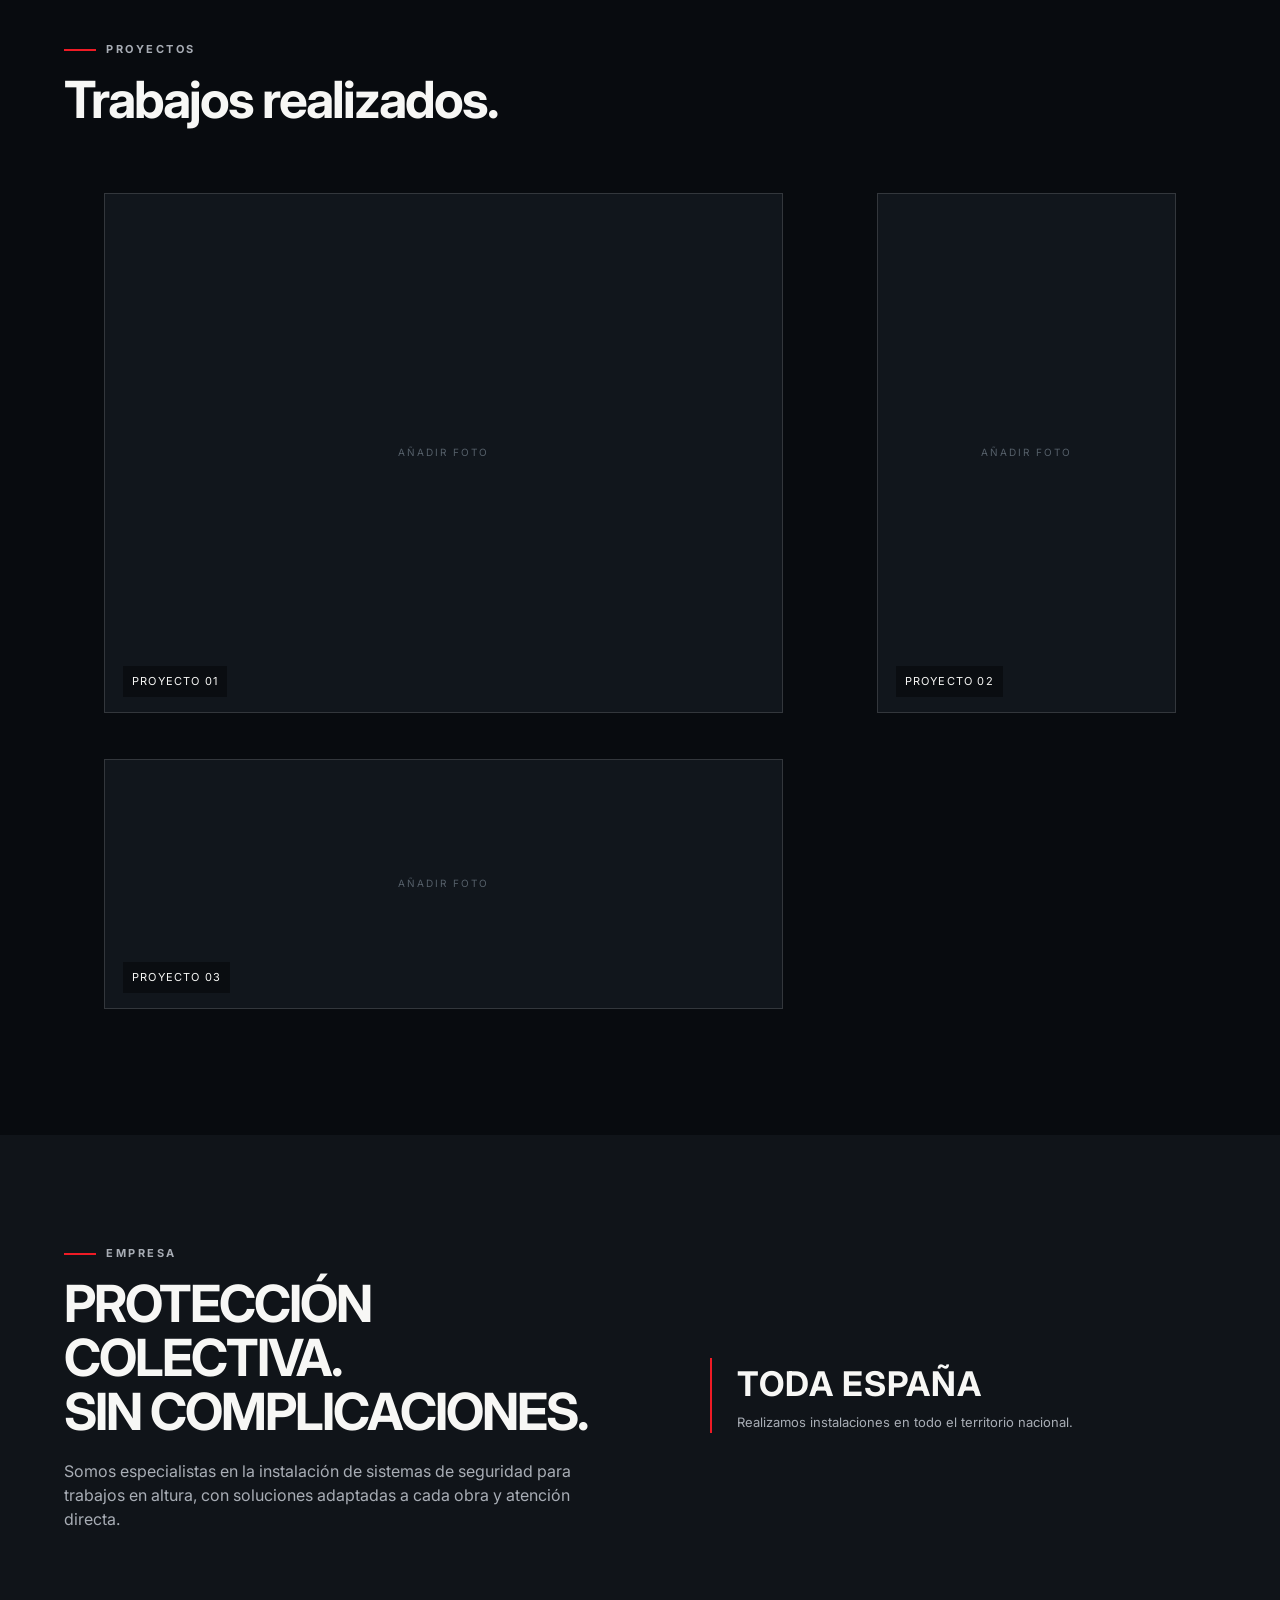
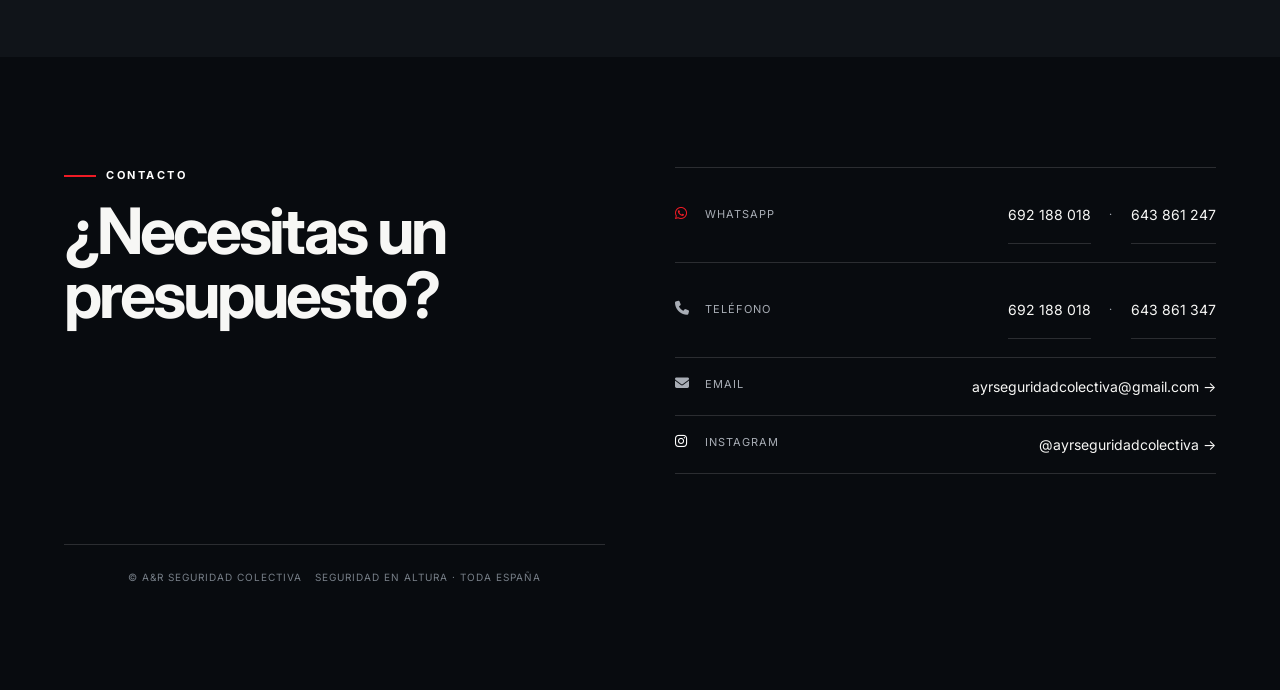
==== commit 6de2e3be: "Update index.html" ====
--- a/index.html
+++ b/index.html
@@ -103,12 +103,7 @@
   <span><i class="fa-brands fa-instagram"></i> Instagram</span>@ayrseguridadcolectiva →
 </a>
   </div>
-</details>
-        <a href="mailto:ayrseguridadcolectiva@gmail.com"><span>Email</span>ayrseguridadcolectiva@gmail.com →</a>
-        <a href="https://www.instagram.com/ayrseguridadcolectiva/" target="_blank" rel="noopener"><span>Instagram</span>@ayrseguridadcolectiva →</a>
-      </div></div>
-    </section>
-  </main>
+
 
   <footer><span>© A&R Seguridad Colectiva</span><span>Seguridad en altura · Toda España</span></footer>
   <script src="script.js"></script>
--- a/styles.css
+++ b/styles.css
@@ -41,3 +41,16 @@
   color:var(--muted);
   font-size:14px;
 }
+.contact-links i{
+  width:18px;
+  margin-right:8px;
+  font-size:14px;
+}
+
+.contact-links .fa-whatsapp{
+  color:var(--red);
+}
+
+.contact-links .fa-instagram{
+  color:#fff;
+}
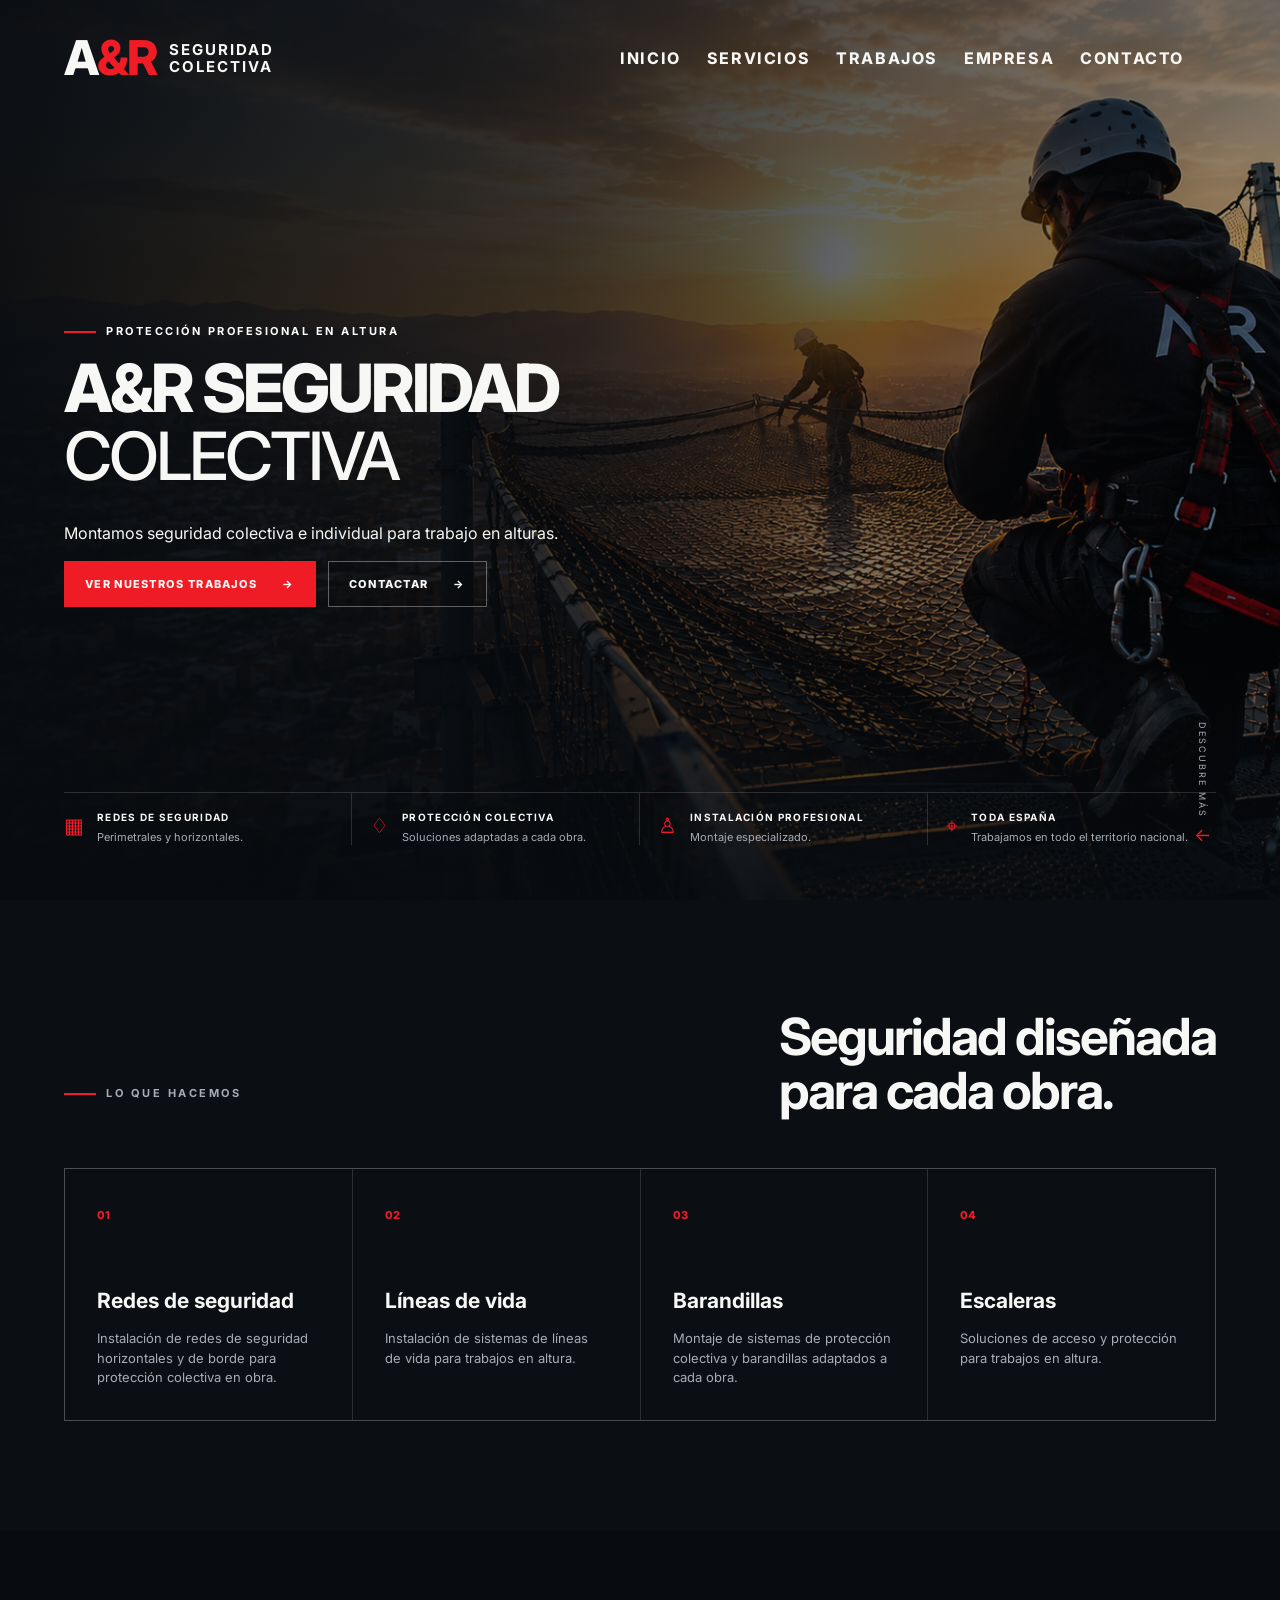
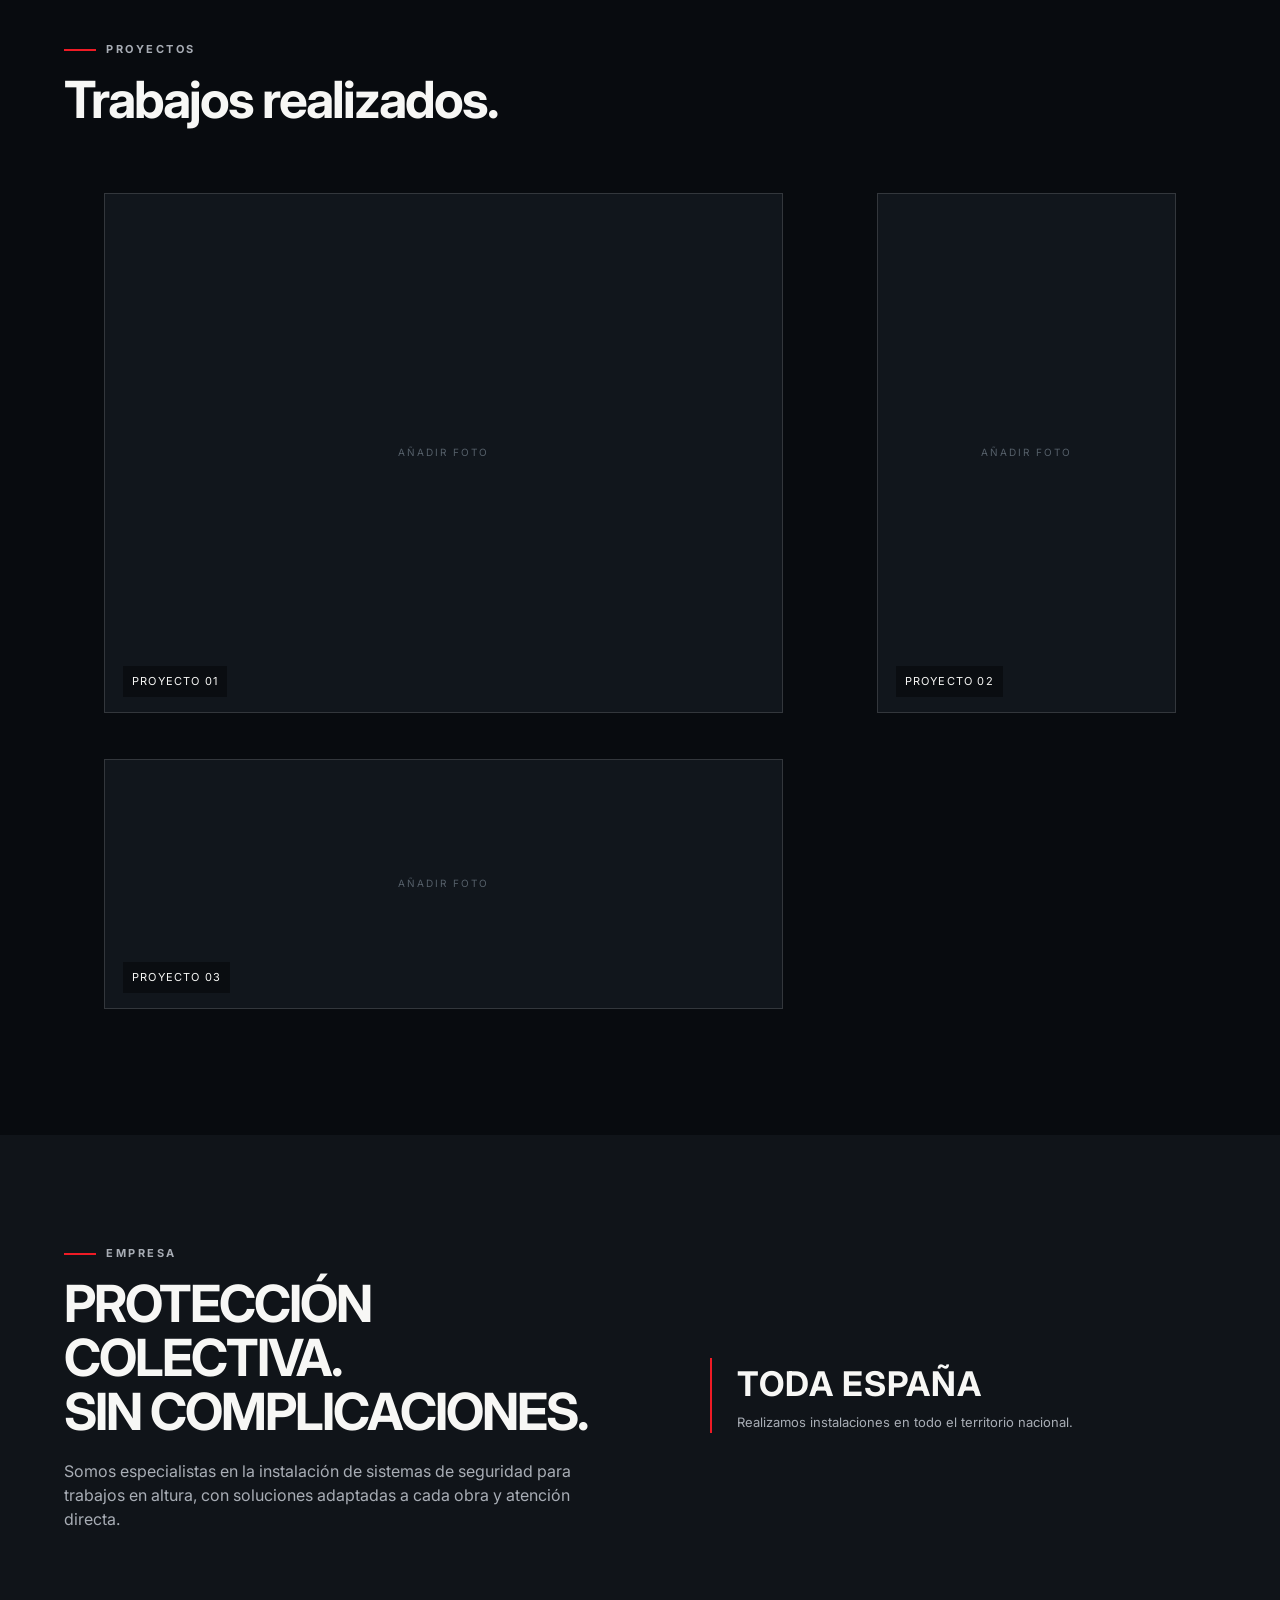
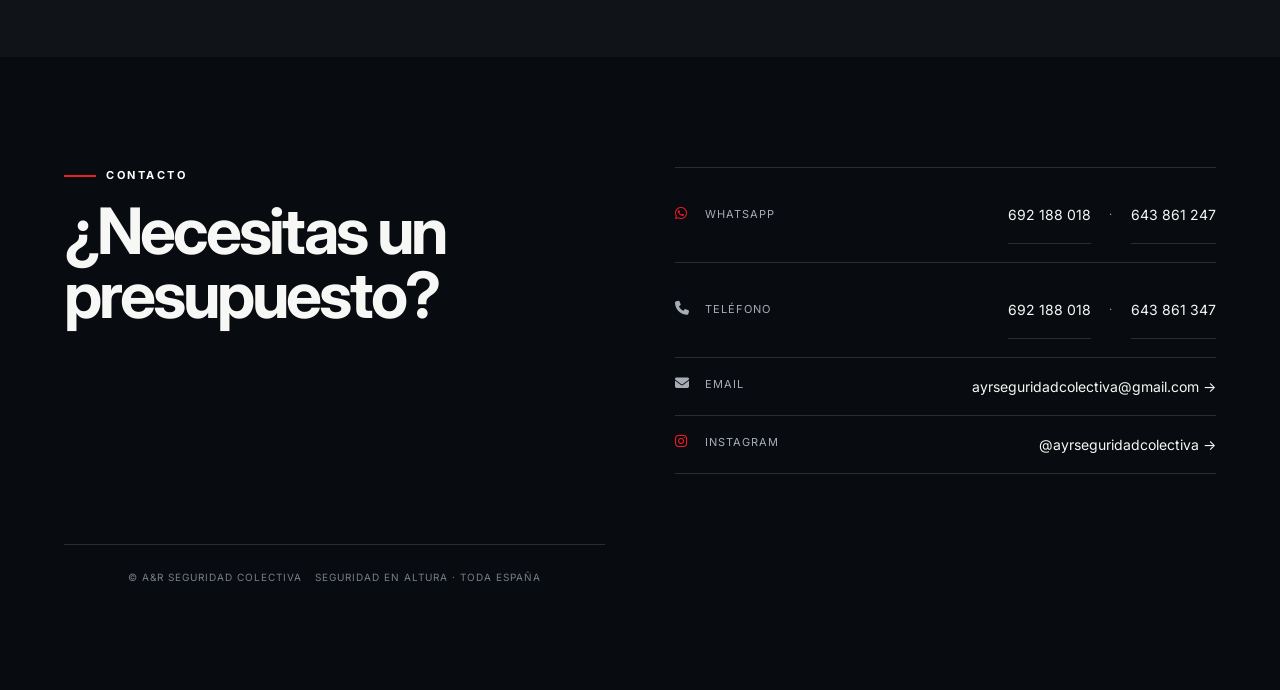
==== commit 8e4dd985: "Update link for 'Trabajos' to point to trabajos.html" ====
--- a/index.html
+++ b/index.html
@@ -17,7 +17,7 @@
     <nav>
       <a href="#inicio">Inicio</a>
       <a href="#servicios">Servicios</a>
-      <a href="#trabajos">Trabajos</a>
+      <a href="trabajos.html">Trabajos</a>
       <a href="#empresa">Empresa</a>
       <a href="#contacto">Contacto</a>
     </nav>
--- a/styles.css
+++ b/styles.css
@@ -52,5 +52,5 @@
 }
 
 .contact-links .fa-instagram{
-  color:#fff;
+  color:var(--red);
 }
